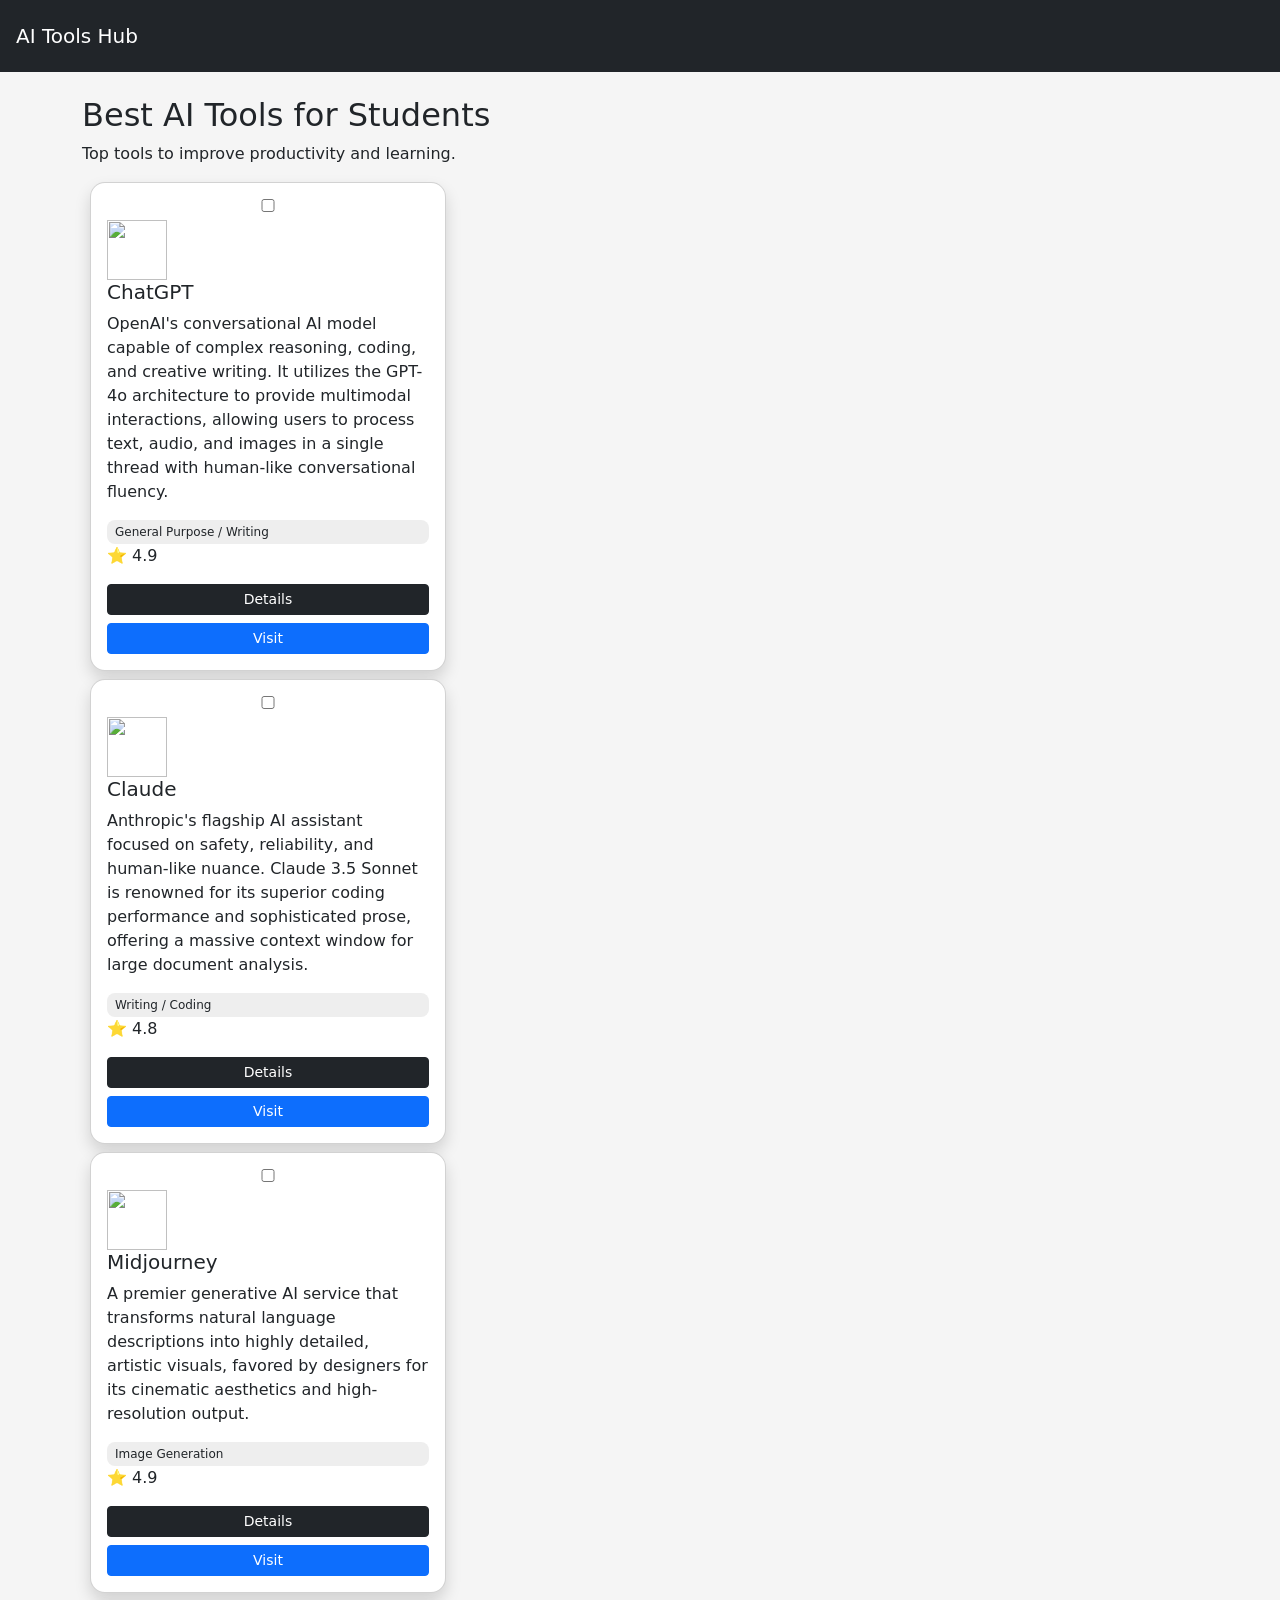
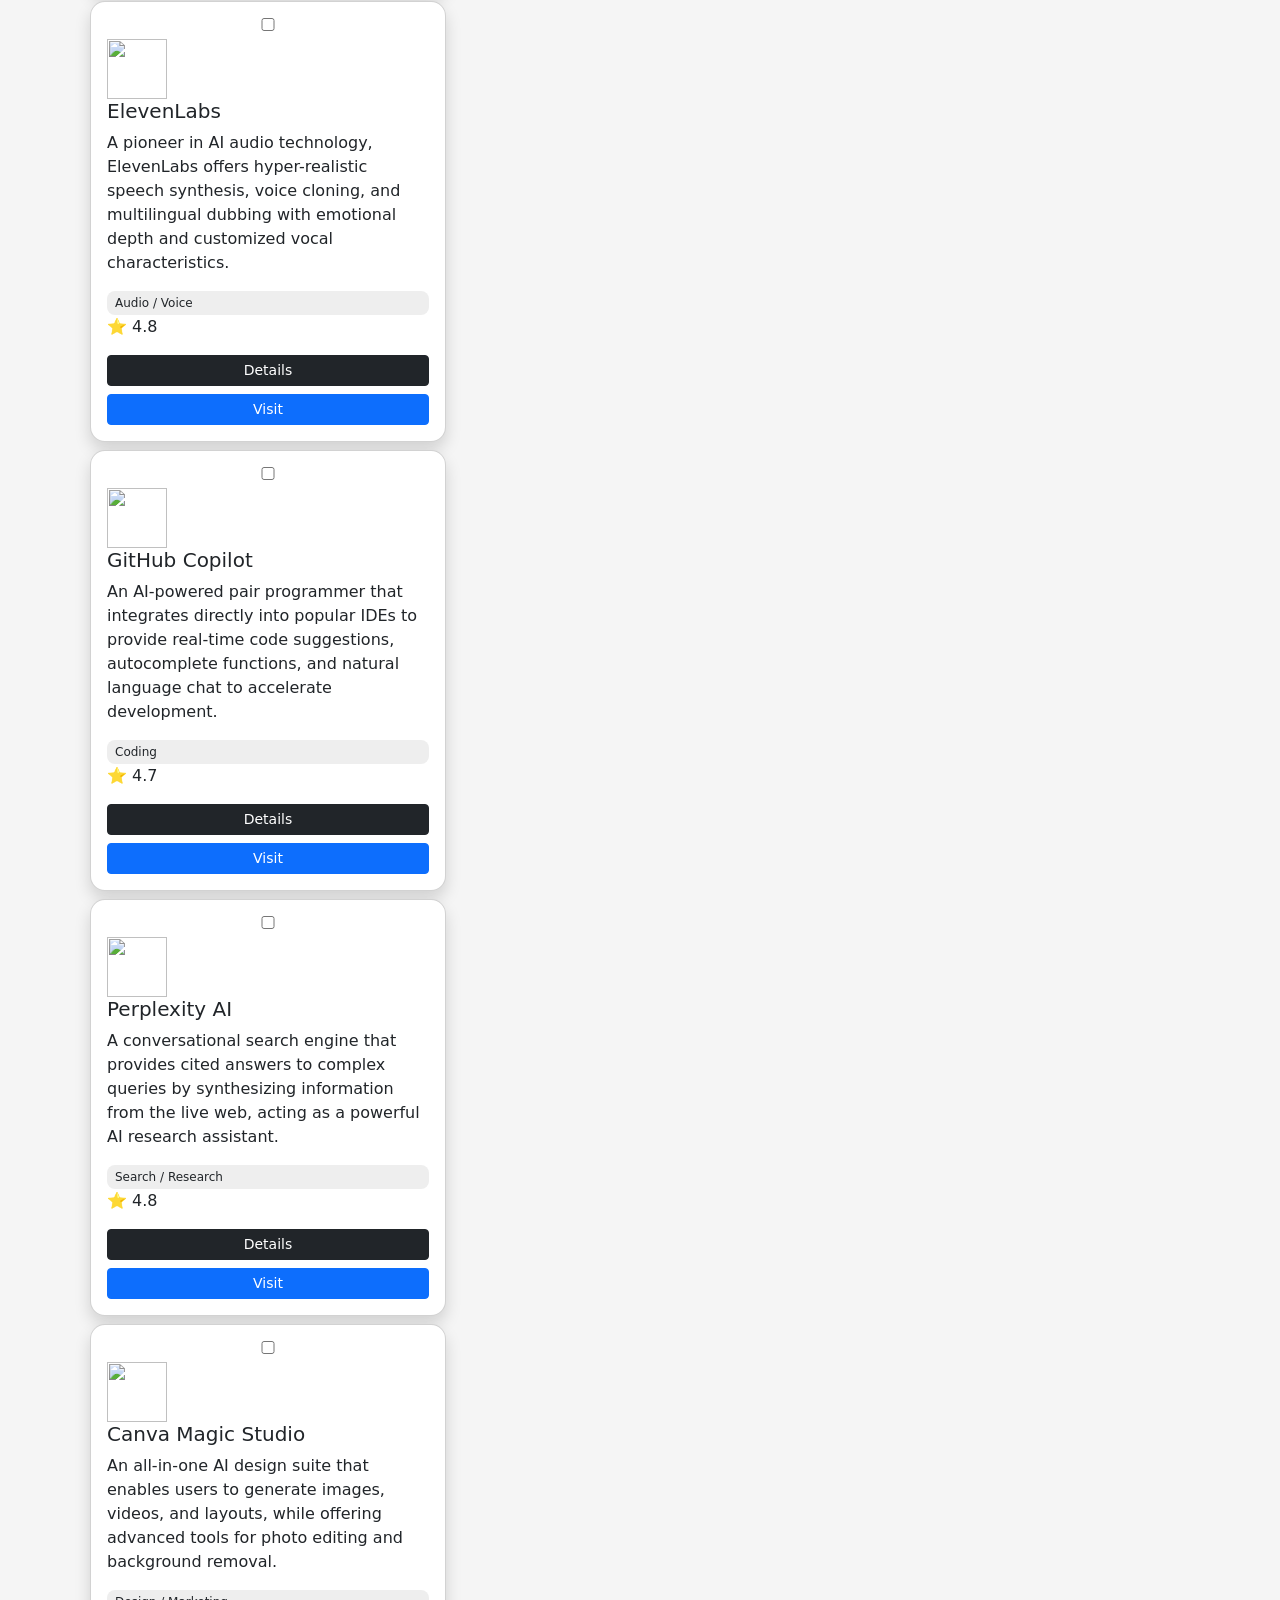
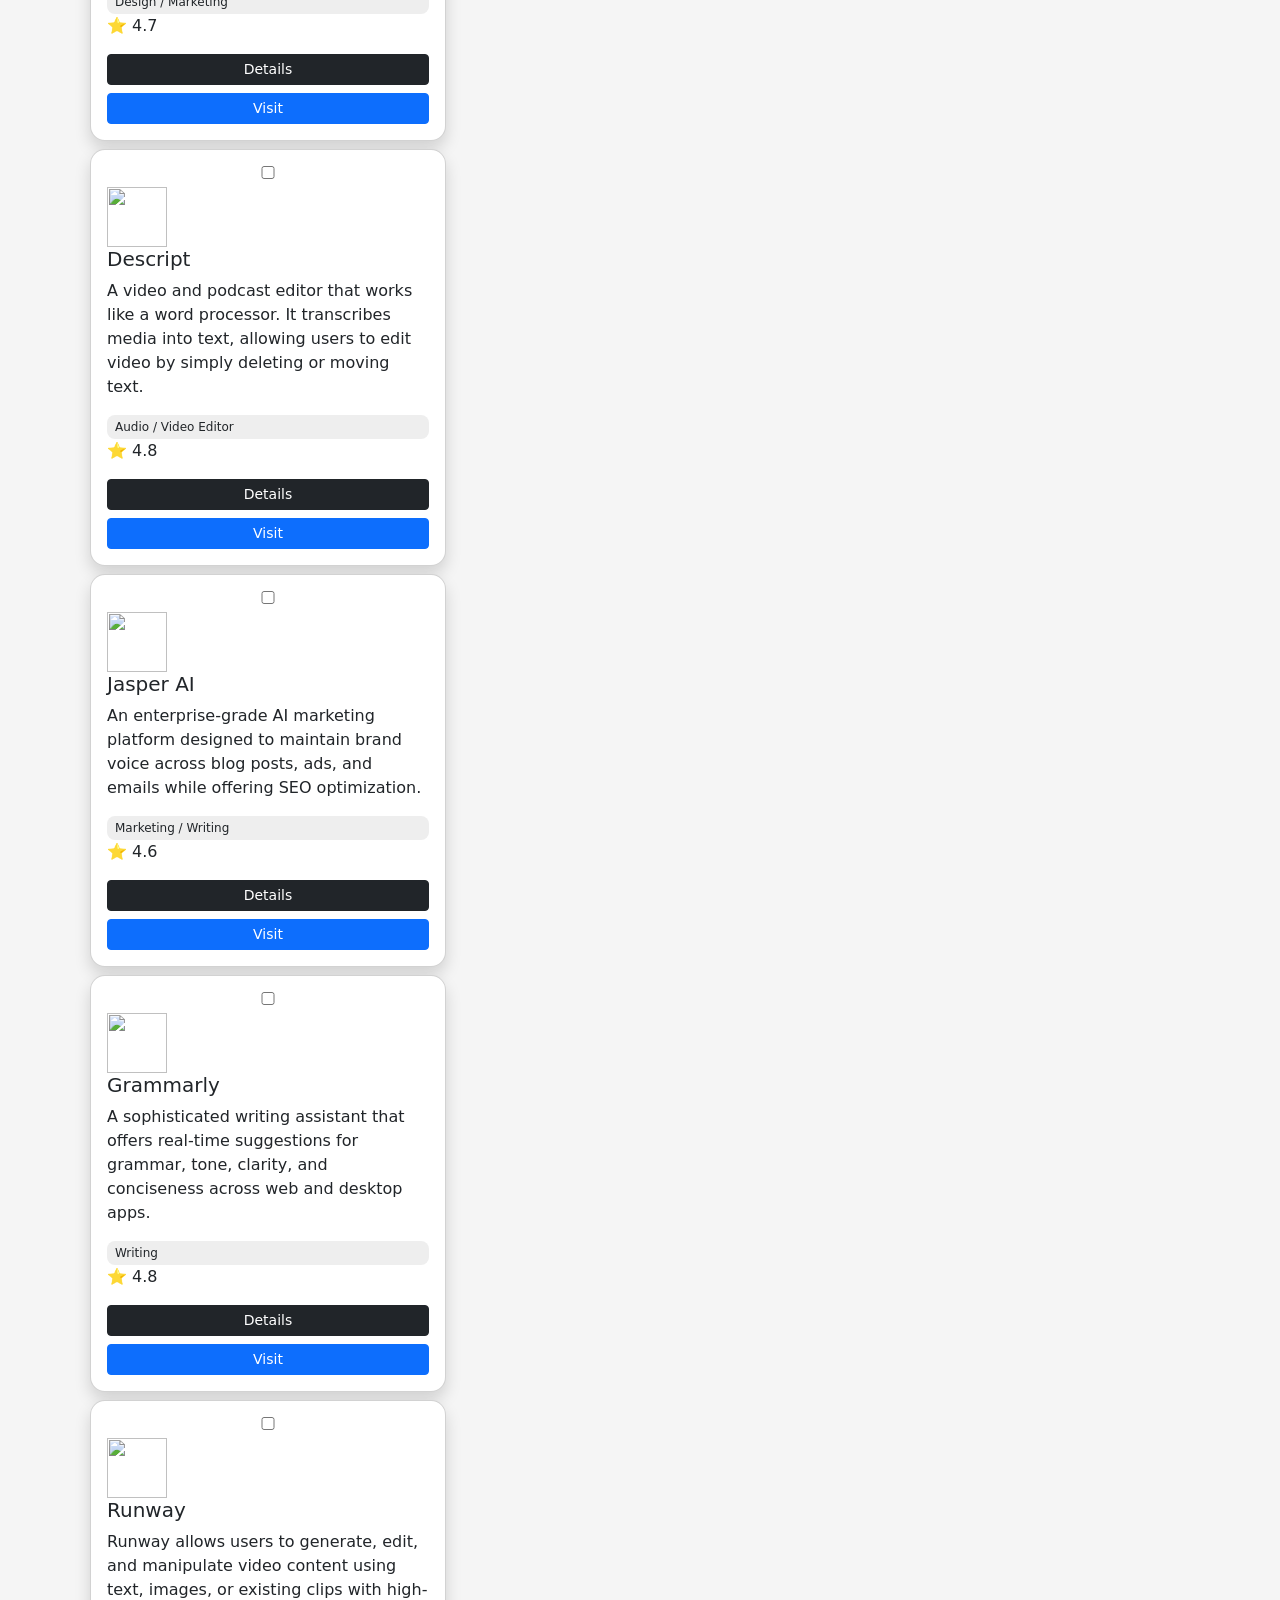
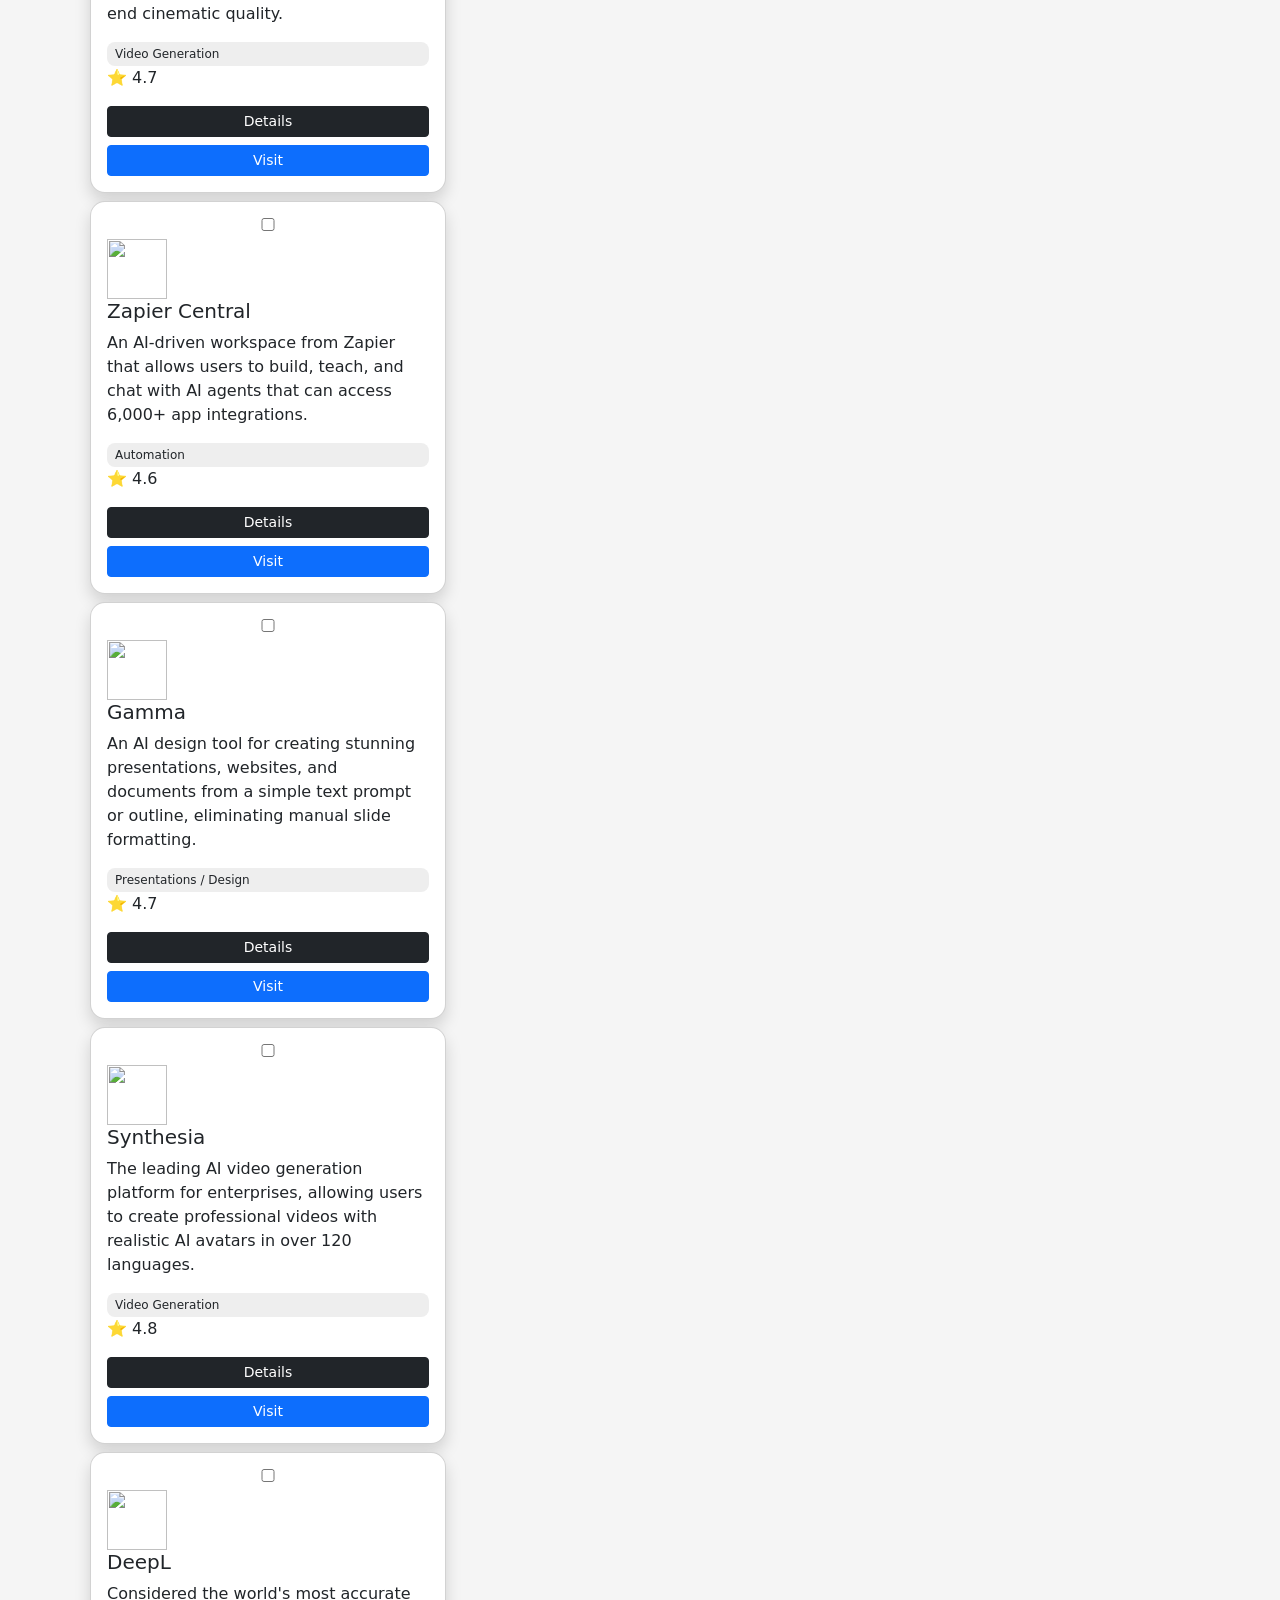
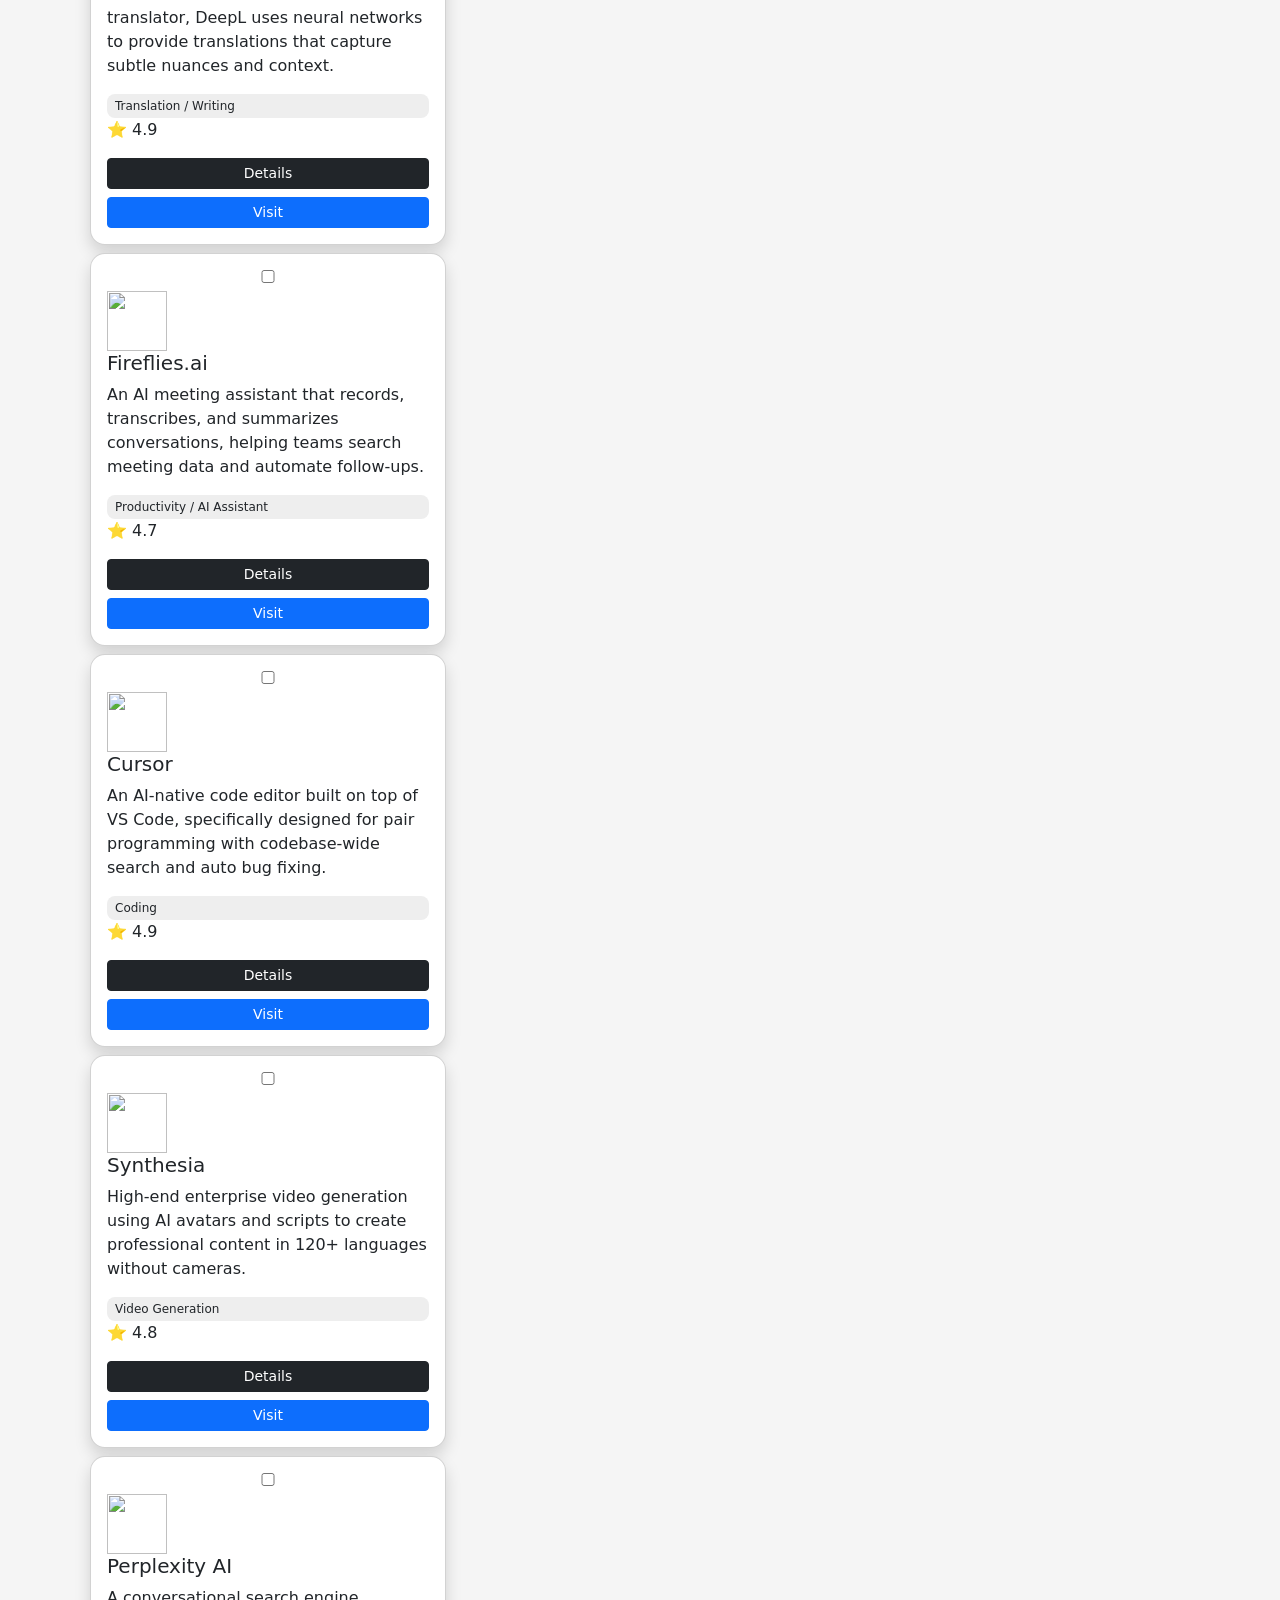
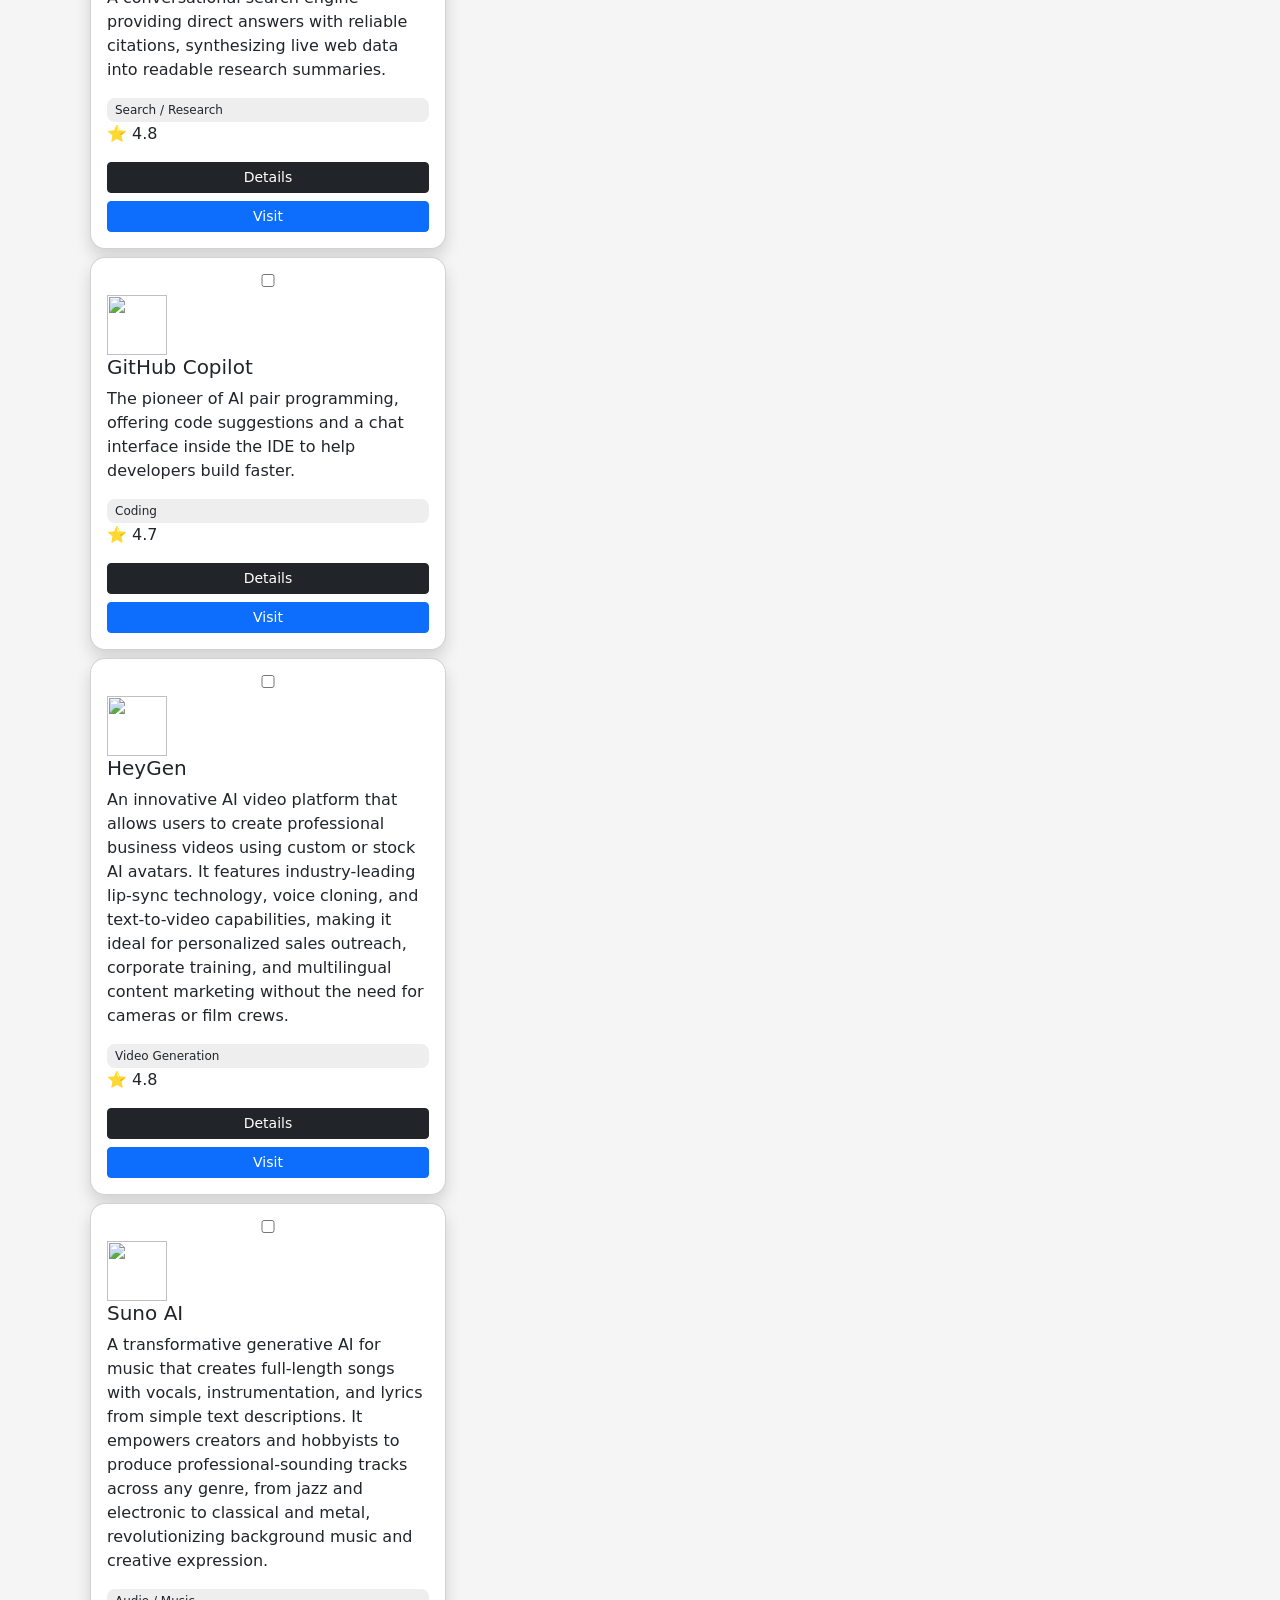
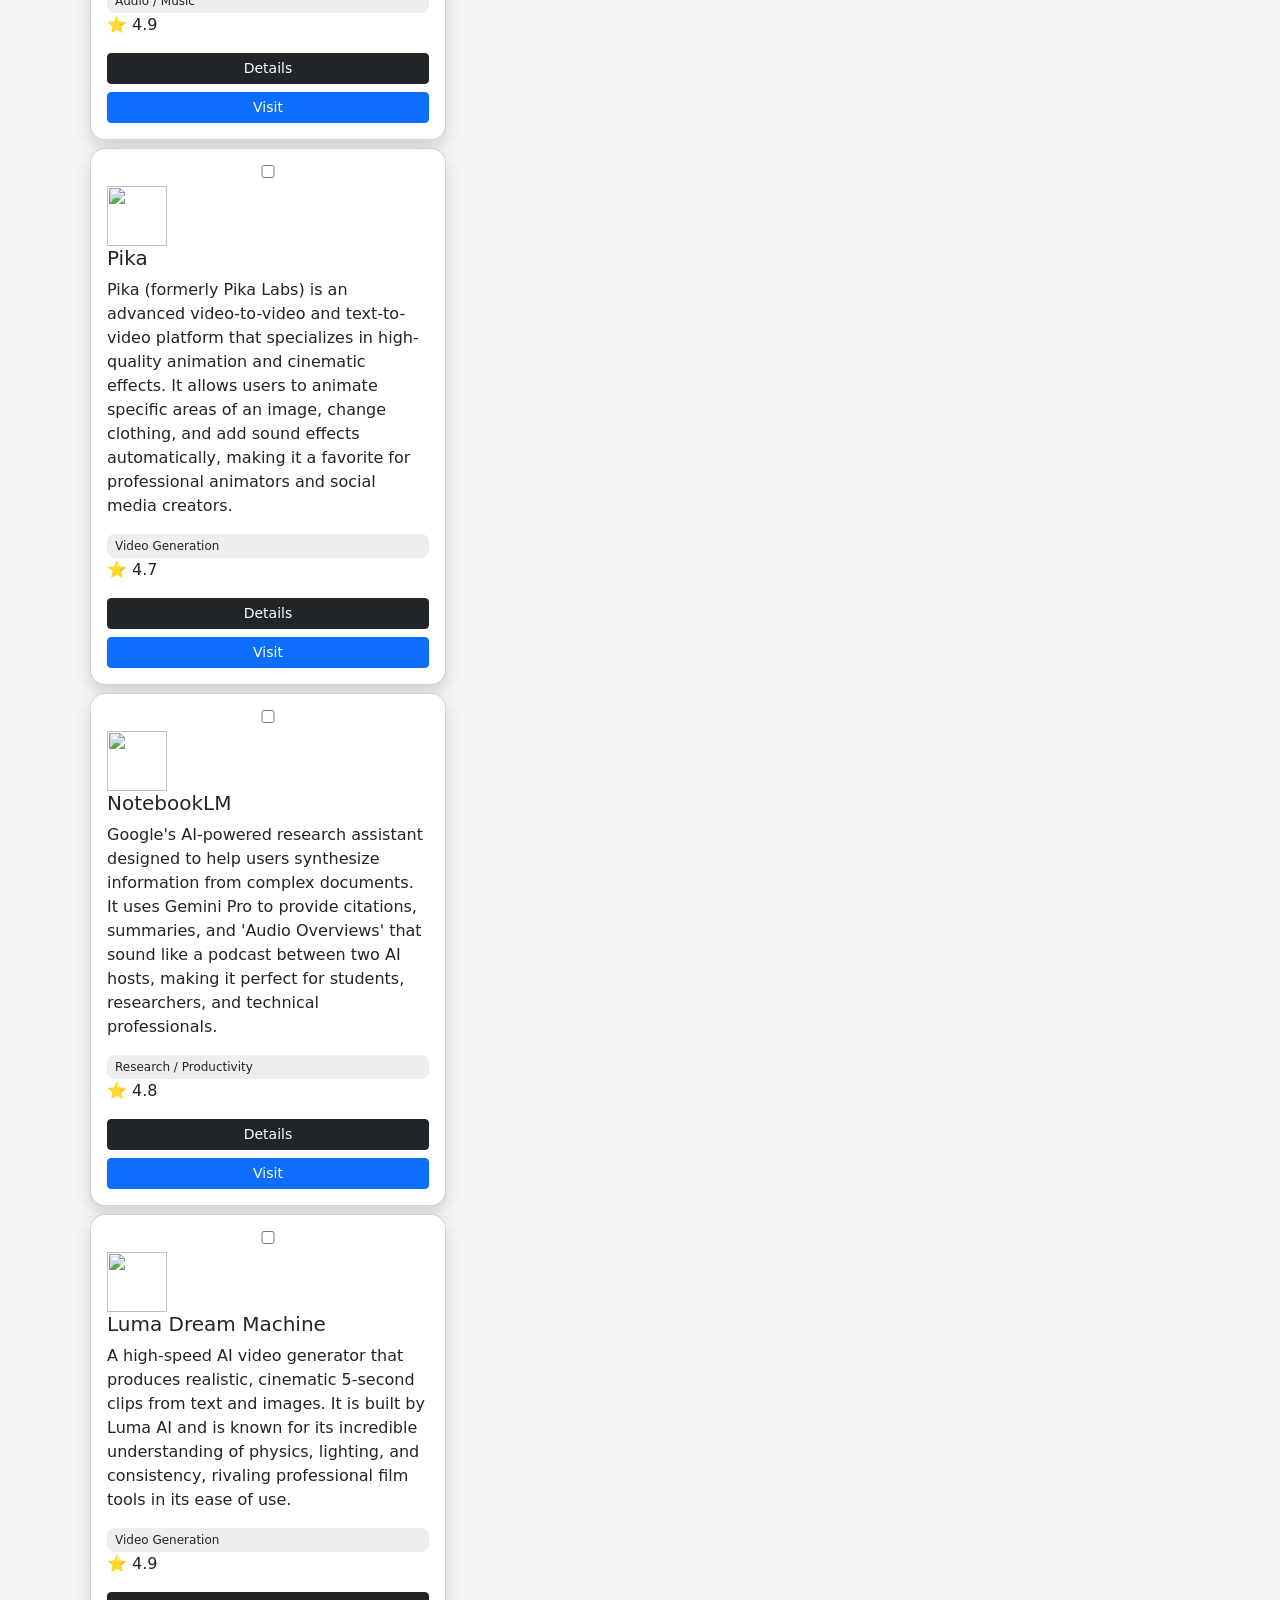
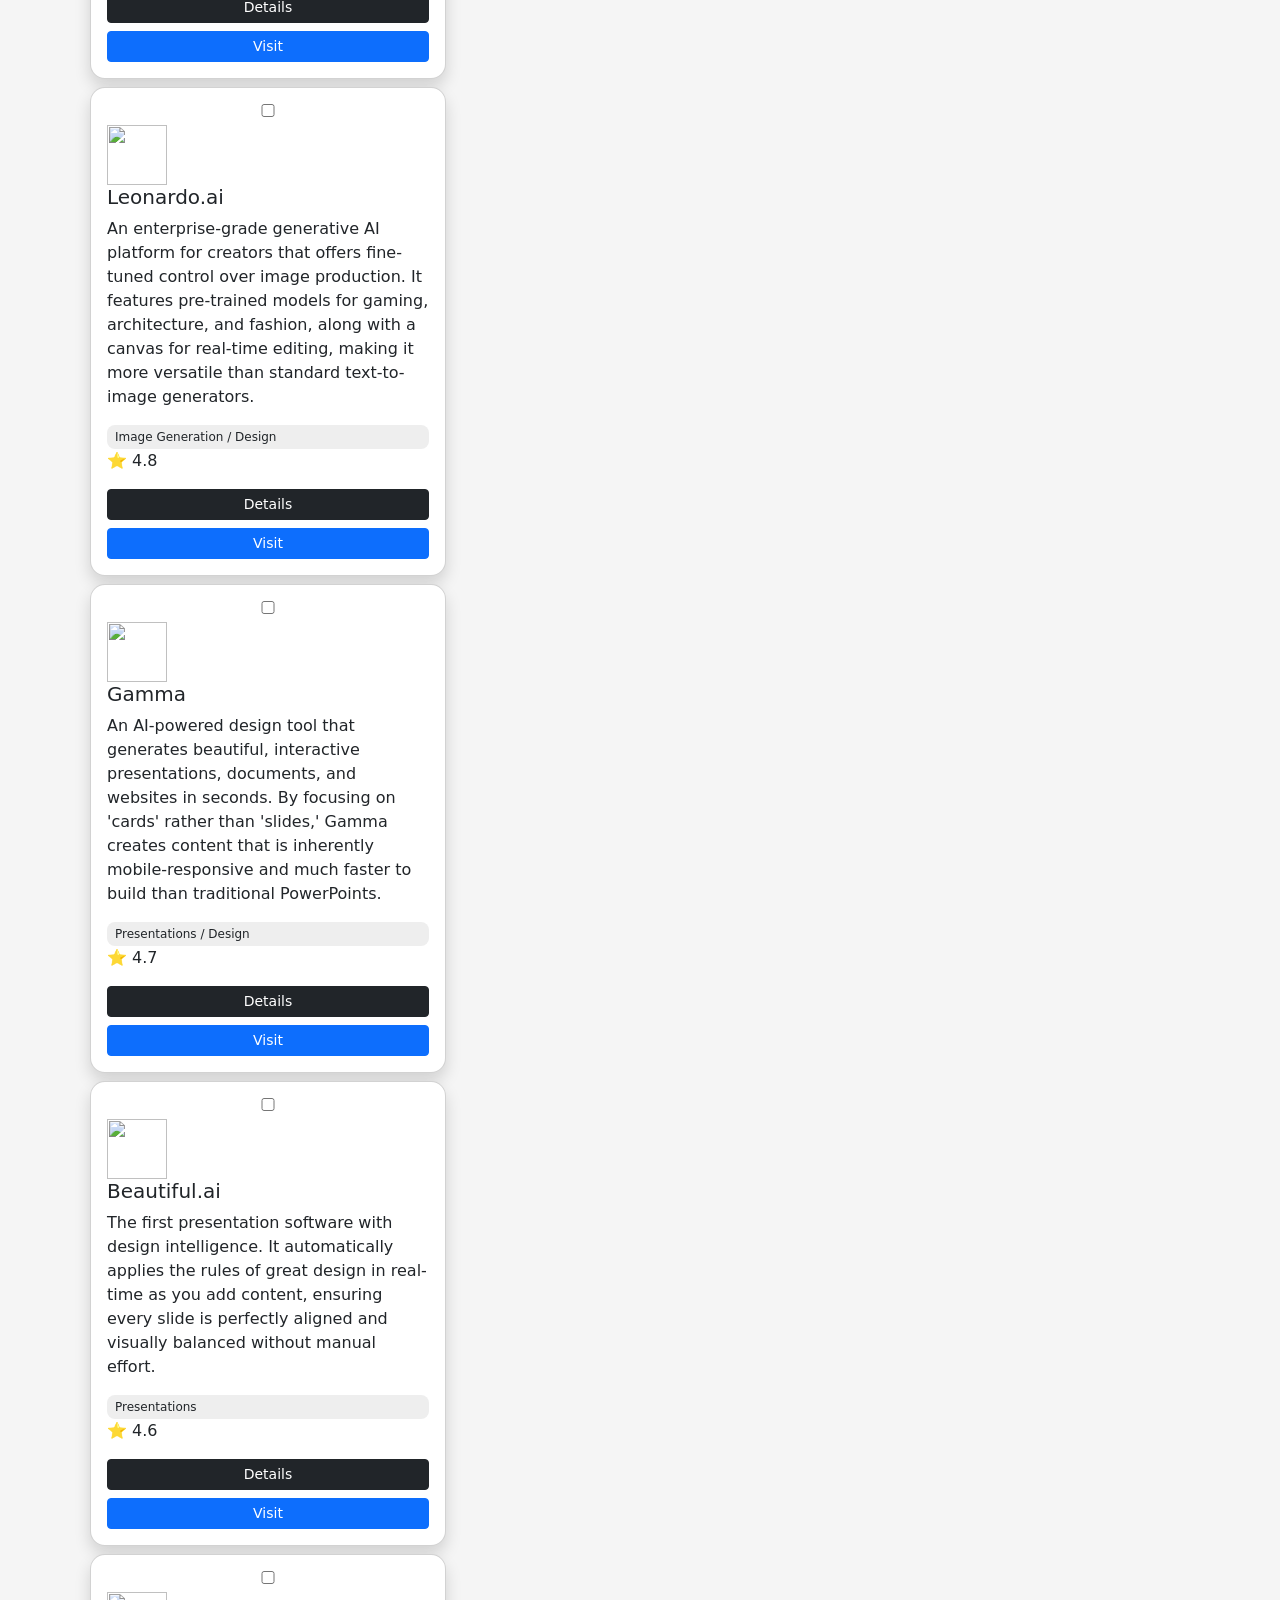
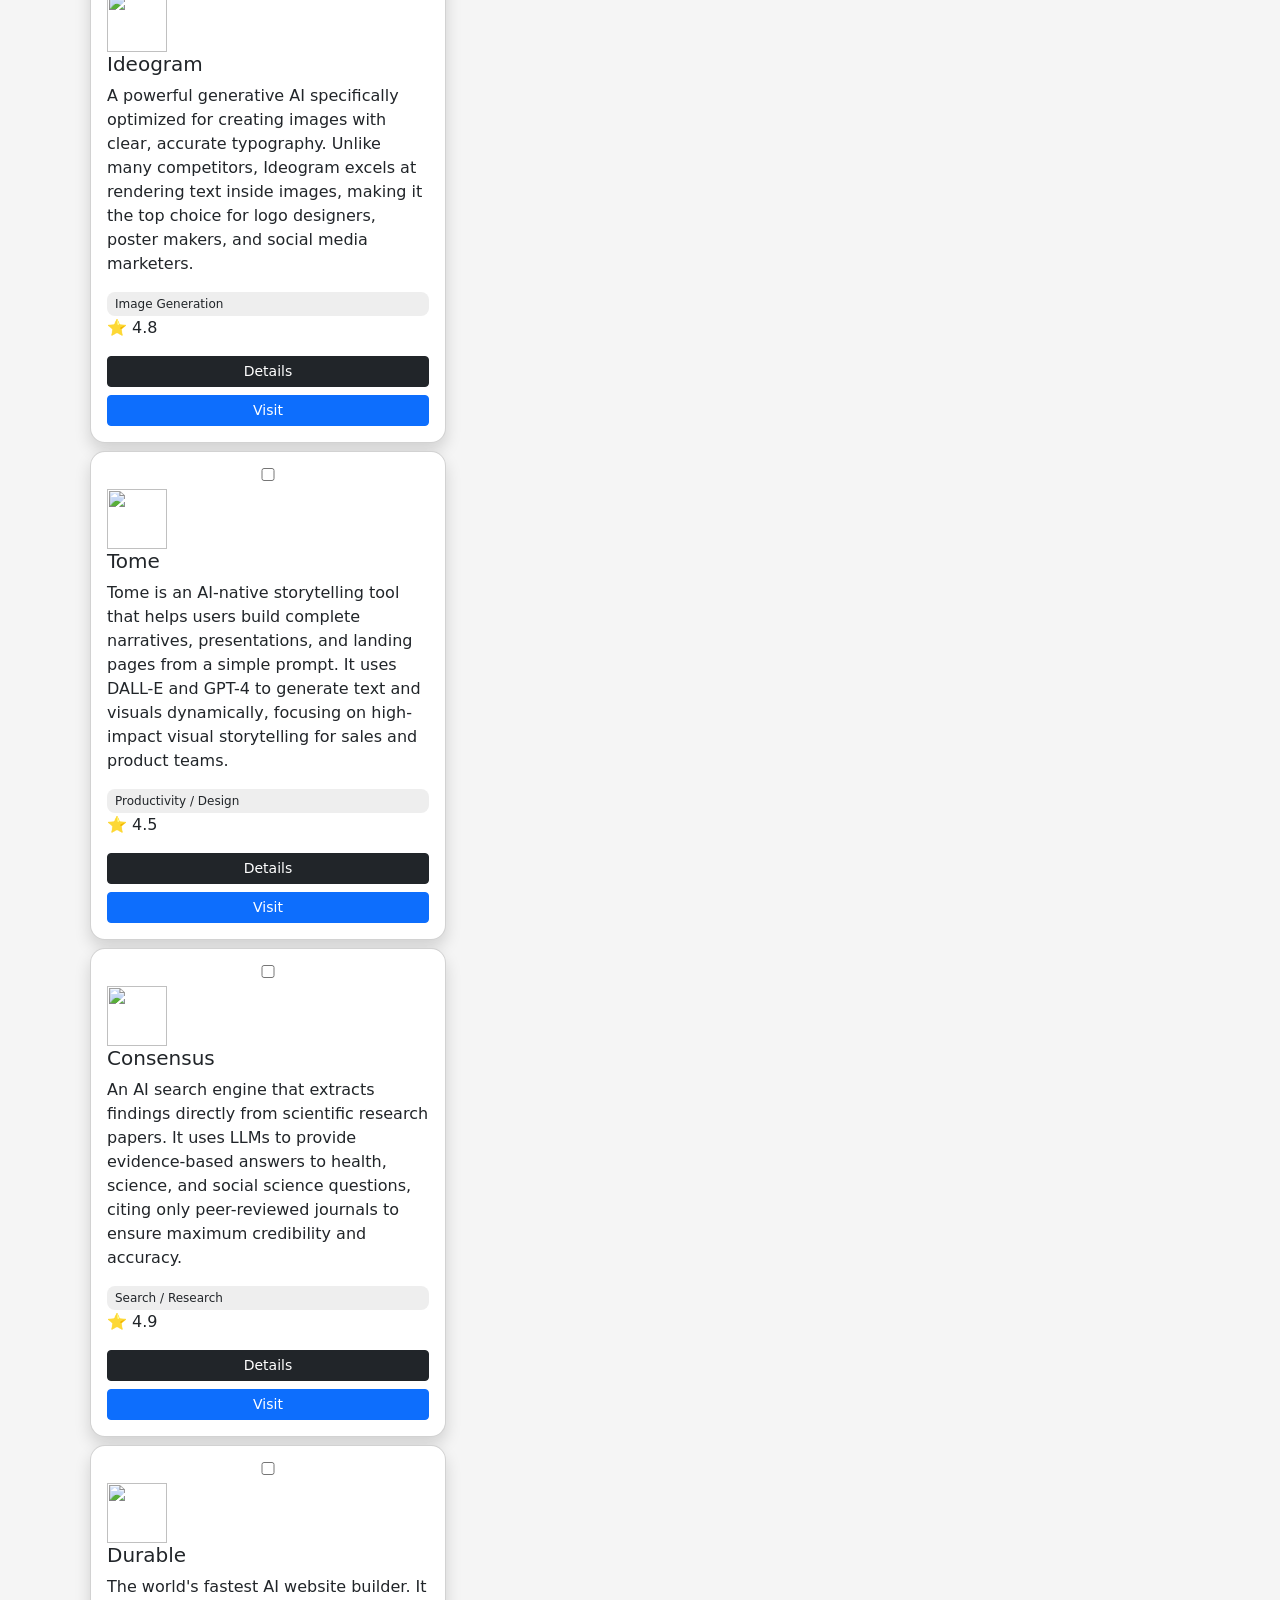
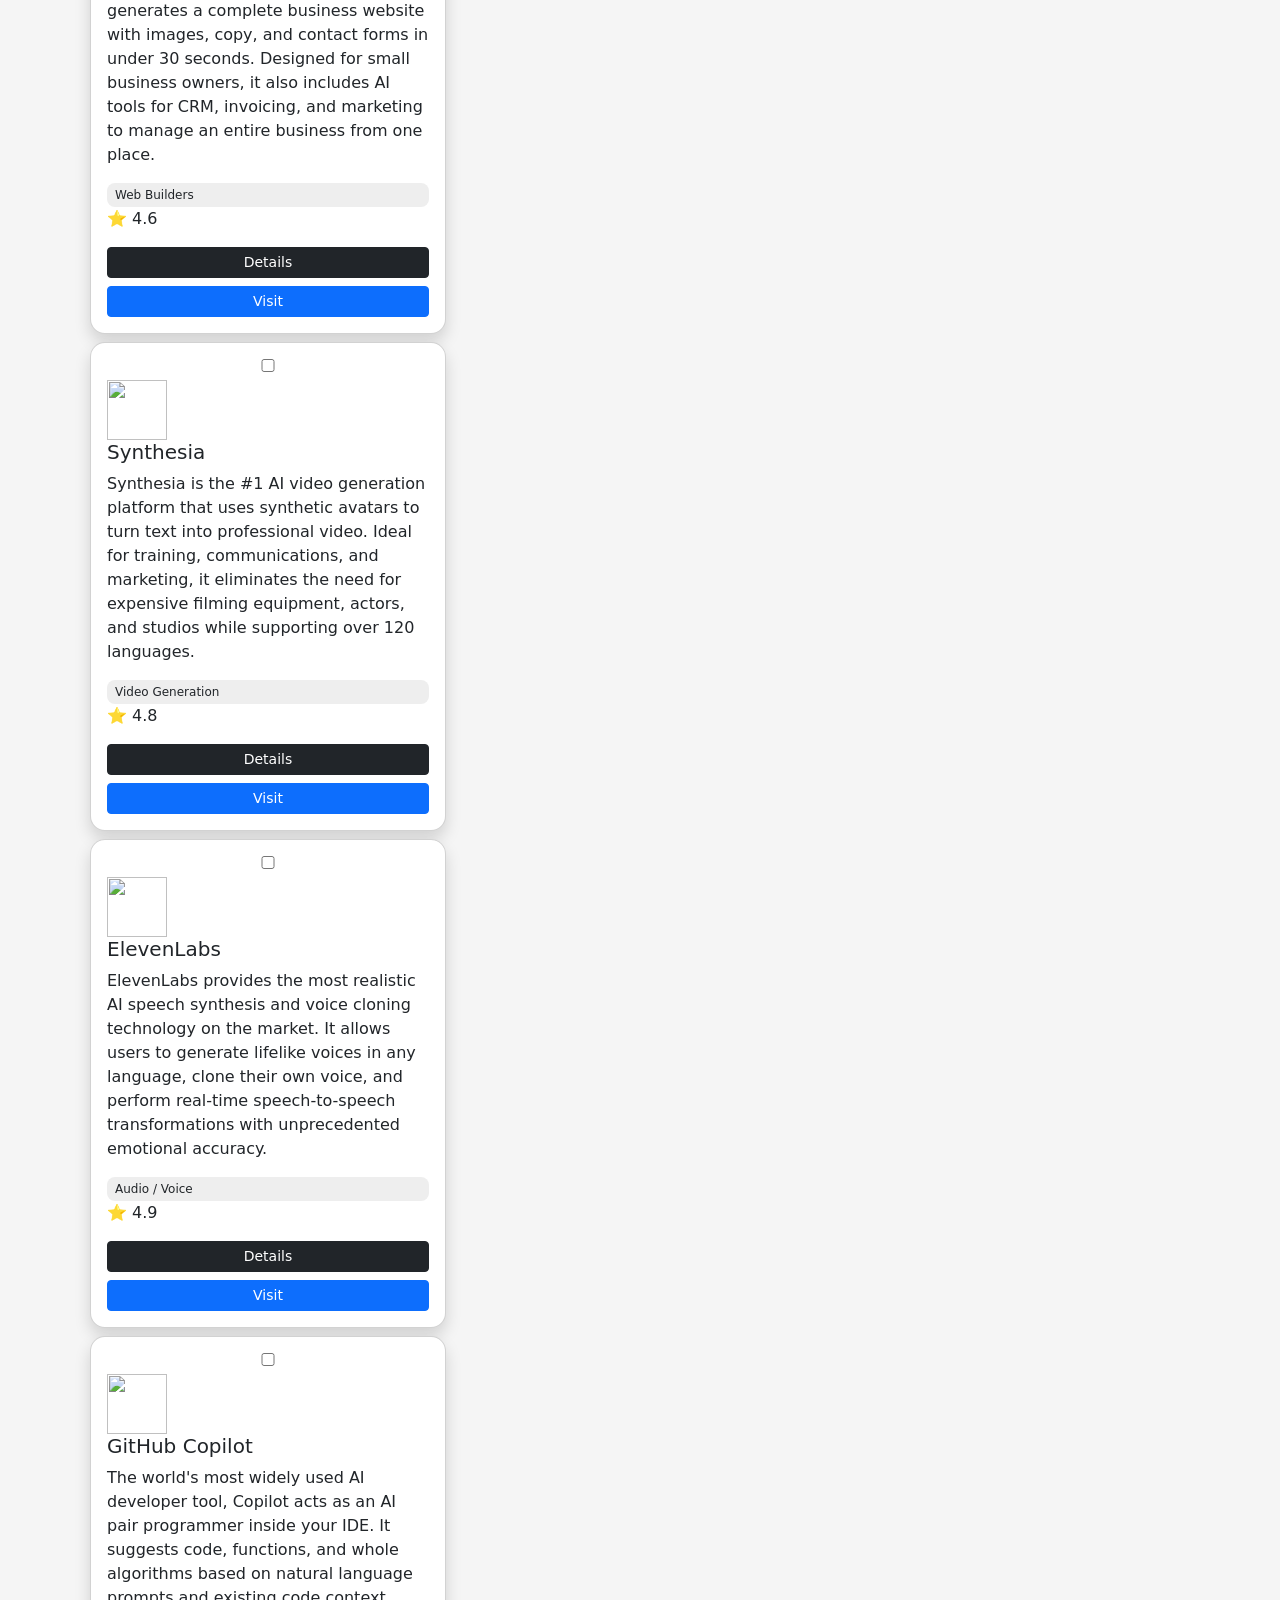
==== best-ai-tools-for-students.html @ ad80ff2c "Initial commit" ====
<!DOCTYPE html>
<html>
<head>
<meta charset="UTF-8">
<meta name="viewport" content="width=device-width, initial-scale=1.0">
<title>AI Tools Hub</title>
<link href="https://cdn.jsdelivr.net/npm/bootstrap@5.3.0/dist/css/bootstrap.min.css" rel="stylesheet">
<script async src="https://pagead2.googlesyndication.com/pagead/js/adsbygoogle.js?client=ca-pub-XXXX" crossorigin="anonymous"></script>
<style>
body{background:#f5f5f5}
.card{border-radius:15px}
img{height:150px;object-fit:cover}
.tag{background:#eee;padding:3px 8px;border-radius:8px;font-size:12px}
</style>
</head>
<body>
<nav class="navbar navbar-dark bg-dark p-3">
<a class="navbar-brand" href="index.html">AI Tools Hub</a>
</nav>
<div class="container mt-4">

<h2>Best AI Tools for Students</h2>
<p>Top tools to improve productivity and learning.</p>
<div id="tools"></div>

</div>
<script src="data.js"></script>
<script src="script.js"></script>
</body>
</html>
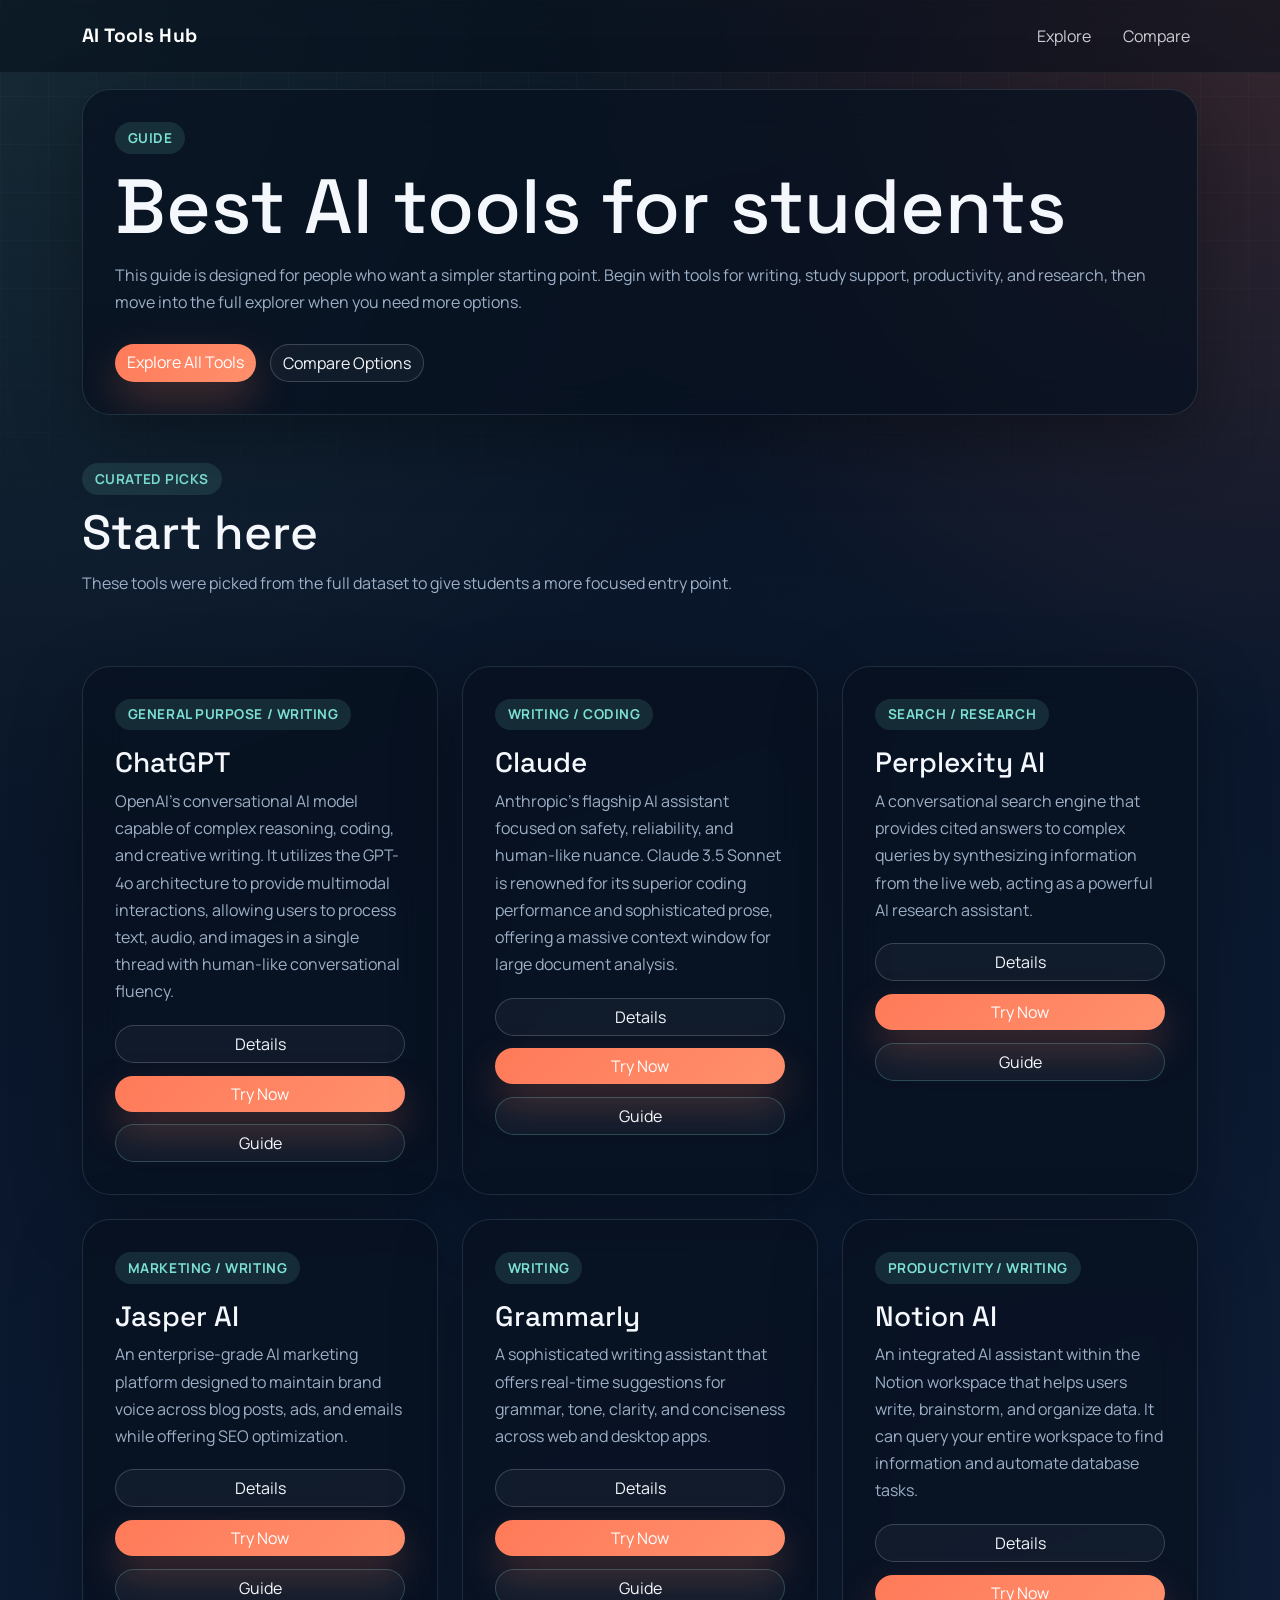
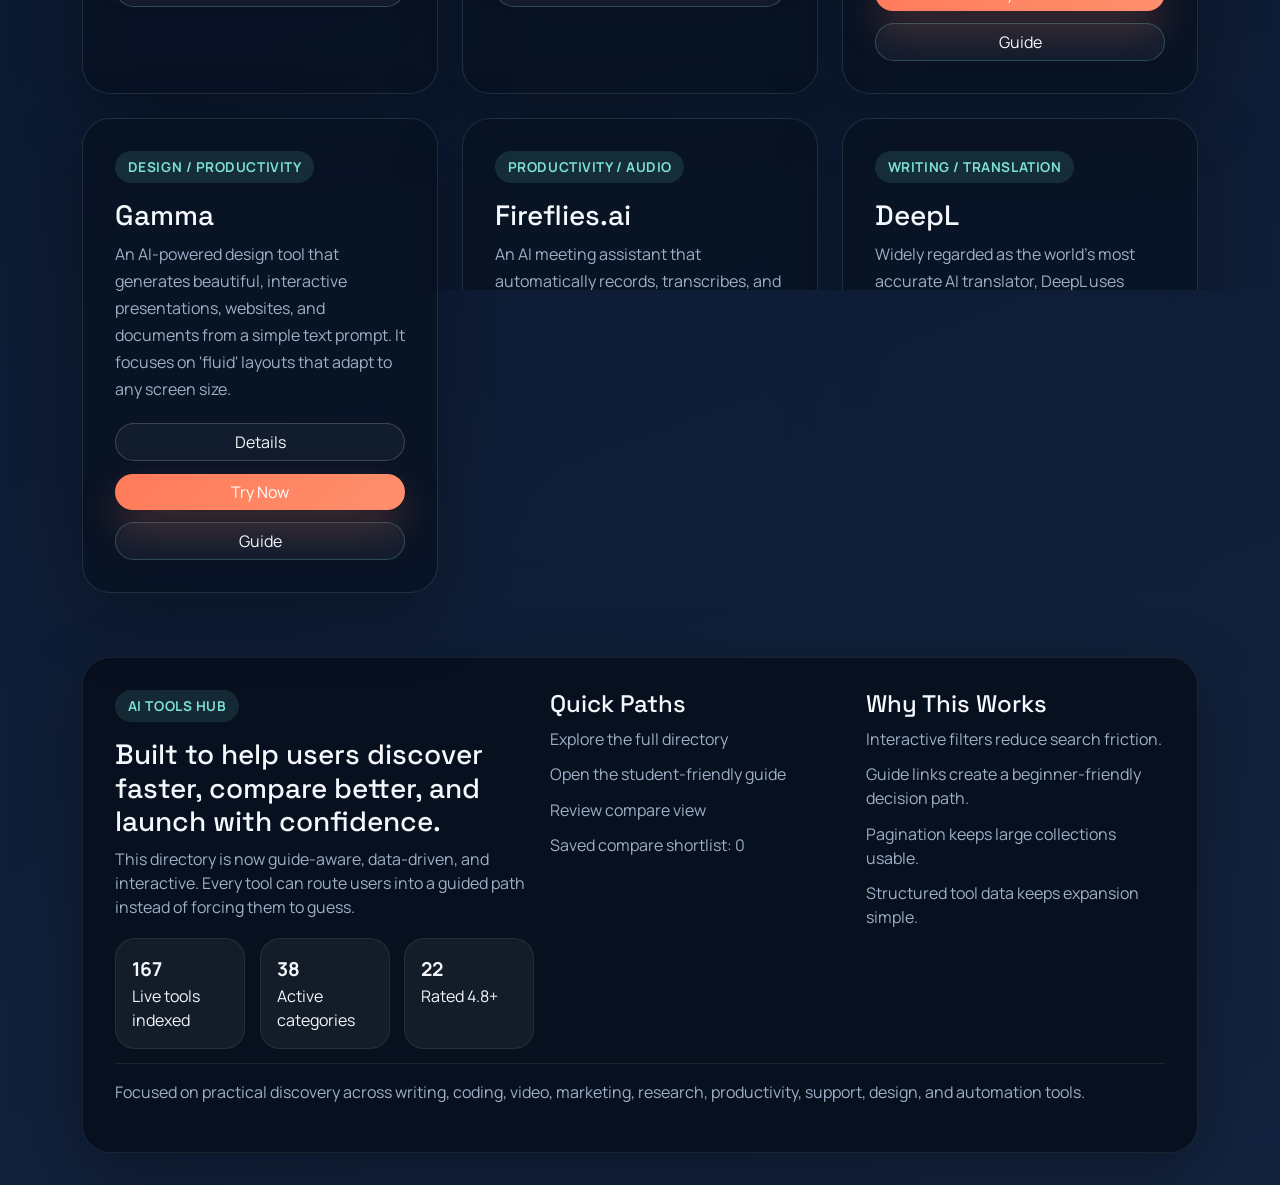
==== commit 266d1c14: "AI-127 : tools Ui changed using codex ai" ====
--- a/best-ai-tools-for-students.html
+++ b/best-ai-tools-for-students.html
@@ -1,29 +1,55 @@
 <!DOCTYPE html>
-<html>
+<html lang="en">
 <head>
-<meta charset="UTF-8">
-<meta name="viewport" content="width=device-width, initial-scale=1.0">
-<title>AI Tools Hub</title>
-<link href="https://cdn.jsdelivr.net/npm/bootstrap@5.3.0/dist/css/bootstrap.min.css" rel="stylesheet">
-<script async src="https://pagead2.googlesyndication.com/pagead/js/adsbygoogle.js?client=ca-pub-XXXX" crossorigin="anonymous"></script>
-<style>
-body{background:#f5f5f5}
-.card{border-radius:15px}
-img{height:150px;object-fit:cover}
-.tag{background:#eee;padding:3px 8px;border-radius:8px;font-size:12px}
-</style>
+    <meta charset="UTF-8">
+    <meta name="viewport" content="width=device-width, initial-scale=1.0">
+    <title>AI Tools Guide for Students | AI Tools Hub</title>
+    <meta name="description" content="A curated guide to AI tools for students, productivity, research, writing, and study workflows.">
+    <link rel="preconnect" href="https://fonts.googleapis.com">
+    <link rel="preconnect" href="https://fonts.gstatic.com" crossorigin>
+    <link href="https://fonts.googleapis.com/css2?family=Space+Grotesk:wght@400;500;700&family=Manrope:wght@400;500;700;800&display=swap" rel="stylesheet">
+    <link href="https://cdn.jsdelivr.net/npm/bootstrap@5.3.0/dist/css/bootstrap.min.css" rel="stylesheet">
+    <link rel="stylesheet" href="css/style.css">
 </head>
 <body>
-<nav class="navbar navbar-dark bg-dark p-3">
-<a class="navbar-brand" href="index.html">AI Tools Hub</a>
-</nav>
-<div class="container mt-4">
+<div class="page-shell">
+    <nav class="navbar navbar-expand-lg site-nav">
+        <div class="container">
+            <a class="navbar-brand brand-mark" href="index.html">AI Tools Hub</a>
+            <div class="navbar-nav ms-auto flex-row gap-3">
+                <a class="nav-link" href="index.html#toolExplorer">Explore</a>
+                <a class="nav-link" href="compare.html">Compare</a>
+            </div>
+        </div>
+    </nav>
 
-<h2>Best AI Tools for Students</h2>
-<p>Top tools to improve productivity and learning.</p>
-<div id="tools"></div>
+    <section class="page-hero guide-section">
+        <div class="container">
+            <div class="compare-card">
+                <span class="eyebrow">Guide</span>
+                <h1>Best AI tools for students</h1>
+                <p>This guide is designed for people who want a simpler starting point. Begin with tools for writing, study support, productivity, and research, then move into the full explorer when you need more options.</p>
+                <div class="hero-actions">
+                    <a href="index.html#toolExplorer" class="btn btn-accent rounded-pill">Explore All Tools</a>
+                    <a href="compare.html" class="btn btn-ghost rounded-pill">Compare Options</a>
+                </div>
+            </div>
 
+            <div class="section-heading mt-5">
+                <div>
+                    <span class="eyebrow">Curated picks</span>
+                    <h2>Start here</h2>
+                    <p>These tools were picked from the full dataset to give students a more focused entry point.</p>
+                </div>
+            </div>
+
+            <div id="studentGuideTools" class="row g-4 guide-grid"></div>
+        </div>
+    </section>
+
+    <div id="siteFooter"></div>
 </div>
+
 <script src="data.js"></script>
 <script src="script.js"></script>
 </body>
--- a/css/style.css
+++ b/css/style.css
@@ -0,0 +1,687 @@
+:root {
+    --bg: #08111f;
+    --bg-soft: rgba(8, 17, 31, 0.78);
+    --panel: rgba(8, 17, 31, 0.74);
+    --panel-strong: rgba(10, 24, 43, 0.92);
+    --stroke: rgba(173, 216, 230, 0.14);
+    --text: #f4f7fb;
+    --muted: #9db0c7;
+    --accent: #ff7a59;
+    --accent-strong: #ff9b7e;
+    --secondary: #7ce0d3;
+    --shadow: 0 22px 70px rgba(0, 0, 0, 0.32);
+}
+
+* {
+    box-sizing: border-box;
+}
+
+html {
+    scroll-behavior: smooth;
+}
+
+body {
+    margin: 0;
+    color: var(--text);
+    font-family: "Manrope", sans-serif;
+    background:
+        radial-gradient(circle at top left, rgba(124, 224, 211, 0.12), transparent 28%),
+        radial-gradient(circle at top right, rgba(255, 122, 89, 0.18), transparent 24%),
+        linear-gradient(160deg, #08111f 0%, #0b1930 45%, #13233f 100%);
+    min-height: 100vh;
+    cursor: default;
+}
+
+body::before {
+    content: "";
+    position: fixed;
+    inset: 0;
+    background-image:
+        linear-gradient(rgba(255, 255, 255, 0.03) 1px, transparent 1px),
+        linear-gradient(90deg, rgba(255, 255, 255, 0.03) 1px, transparent 1px);
+    background-size: 48px 48px;
+    mask-image: linear-gradient(to bottom, rgba(0, 0, 0, 0.7), transparent 92%);
+    pointer-events: none;
+    z-index: -2;
+}
+
+a {
+    color: inherit;
+    text-decoration: none;
+}
+
+#particles {
+    position: fixed;
+    inset: 0;
+    width: 100%;
+    height: 100%;
+    z-index: -3;
+    opacity: 0.65;
+}
+
+.page-shell {
+    position: relative;
+}
+
+.site-nav {
+    padding: 1rem 0;
+    background: rgba(5, 13, 24, 0.5);
+    backdrop-filter: blur(14px);
+    border-bottom: 1px solid rgba(255, 255, 255, 0.06);
+}
+
+.brand-mark,
+.hero-title,
+.section-heading h2,
+.feature-card h3,
+.tool-card-title,
+.guide-card h3,
+.page-hero h1,
+.detail-card h2,
+.compare-card h1 {
+    font-family: "Space Grotesk", sans-serif;
+}
+
+.brand-mark {
+    font-size: 1.2rem;
+    font-weight: 700;
+    letter-spacing: 0.02em;
+    color: #ffffff !important;
+}
+
+.nav-link {
+    color: rgba(244, 247, 251, 0.82);
+}
+
+.nav-link:hover,
+.text-link:hover {
+    color: #ffffff;
+}
+
+.nav-toggle {
+    border-color: rgba(255, 255, 255, 0.18);
+}
+
+.navbar-toggler-icon {
+    filter: invert(1);
+}
+
+.nav-cta {
+    padding-inline: 1.2rem;
+}
+
+.hero-section,
+.page-hero {
+    padding: 5rem 0 2.5rem;
+}
+
+.eyebrow,
+.panel-label,
+.guide-tag {
+    display: inline-flex;
+    align-items: center;
+    gap: 0.45rem;
+    padding: 0.35rem 0.8rem;
+    border-radius: 999px;
+    background: rgba(124, 224, 211, 0.12);
+    color: var(--secondary);
+    font-size: 0.85rem;
+    font-weight: 700;
+    letter-spacing: 0.04em;
+    text-transform: uppercase;
+}
+
+.hero-title,
+.page-hero h1,
+.compare-card h1 {
+    font-size: clamp(2.6rem, 6vw, 4.8rem);
+    line-height: 0.95;
+    margin: 1rem 0 1.2rem;
+}
+
+.hero-copy,
+.page-hero p,
+.section-heading p,
+.hero-panel p,
+.feature-card p,
+.guide-banner p,
+.tool-card-copy,
+.detail-card p,
+.guide-card p,
+.compare-card p {
+    color: var(--muted);
+    line-height: 1.7;
+}
+
+.hero-actions,
+.panel-actions {
+    display: flex;
+    flex-wrap: wrap;
+    gap: 0.9rem;
+    margin-top: 1.75rem;
+}
+
+.btn-accent {
+    background: linear-gradient(135deg, var(--accent), #ff906d);
+    border: none;
+    color: #ffffff;
+    box-shadow: 0 18px 40px rgba(255, 122, 89, 0.25);
+}
+
+.btn-accent:hover {
+    background: linear-gradient(135deg, #ff8a67, #ffac8b);
+    color: #ffffff;
+}
+
+.btn-ghost {
+    color: var(--text);
+    border: 1px solid rgba(255, 255, 255, 0.18);
+    background: rgba(255, 255, 255, 0.04);
+}
+
+.btn-ghost:hover {
+    background: #ffffff;
+    border-color: #ffffff;
+}
+
+.btn-ghost:hover,
+.btn-outline-light:hover {
+    color: #06111d;
+}
+
+.hero-stats {
+    display: grid;
+    grid-template-columns: repeat(3, minmax(0, 1fr));
+    gap: 1rem;
+    margin-top: 2rem;
+}
+
+.stat-card,
+.hero-panel,
+.feature-card,
+.control-panel,
+.guide-banner,
+.detail-card,
+.compare-card,
+.guide-card,
+.compare-table-wrap {
+    background: var(--panel);
+    border: 1px solid var(--stroke);
+    border-radius: 28px;
+    backdrop-filter: blur(18px);
+    box-shadow: var(--shadow);
+}
+
+.stat-card {
+    padding: 1.1rem 1rem;
+}
+
+.stat-card strong {
+    display: block;
+    font-size: 1.15rem;
+}
+
+.stat-card span {
+    display: block;
+    margin-top: 0.3rem;
+    color: var(--muted);
+    font-size: 0.92rem;
+}
+
+.hero-panel {
+    padding: 2rem;
+    position: relative;
+    overflow: hidden;
+}
+
+.hero-panel::after,
+.guide-banner::after {
+    content: "";
+    position: absolute;
+    width: 220px;
+    height: 220px;
+    right: -60px;
+    bottom: -90px;
+    background: radial-gradient(circle, rgba(255, 122, 89, 0.22), transparent 70%);
+    pointer-events: none;
+}
+
+.mini-list {
+    display: flex;
+    flex-wrap: wrap;
+    gap: 0.6rem;
+    margin-top: 1.2rem;
+}
+
+.mini-list span,
+.tool-tag {
+    padding: 0.45rem 0.8rem;
+    border-radius: 999px;
+    background: rgba(255, 255, 255, 0.06);
+    color: var(--text);
+    font-size: 0.9rem;
+}
+
+.feature-strip,
+.explorer-section,
+.guide-section,
+.compare-section,
+.detail-section {
+    padding: 1rem 0 4rem;
+}
+
+.feature-card {
+    height: 100%;
+    padding: 1.5rem;
+}
+
+.section-heading {
+    display: flex;
+    align-items: end;
+    justify-content: space-between;
+    gap: 1rem;
+    margin-bottom: 1.5rem;
+}
+
+.section-heading h2 {
+    margin: 0.6rem 0 0.5rem;
+    font-size: clamp(2rem, 4vw, 3rem);
+}
+
+.text-link {
+    color: var(--secondary);
+    font-weight: 700;
+}
+
+.control-panel {
+    padding: 1.5rem;
+    margin-bottom: 1.8rem;
+}
+
+.control-label,
+.results-summary {
+    color: var(--muted);
+}
+
+.site-input {
+    background: rgba(255, 255, 255, 0.06);
+    border: 1px solid rgba(255, 255, 255, 0.1);
+    color: var(--text);
+    border-radius: 18px;
+}
+
+.site-input:focus {
+    background: rgba(255, 255, 255, 0.08);
+    border-color: rgba(124, 224, 211, 0.35);
+    color: var(--text);
+    box-shadow: 0 0 0 0.25rem rgba(124, 224, 211, 0.12);
+}
+
+.site-input::placeholder {
+    color: #9aaec5;
+}
+
+select.site-input option {
+    color: #06111d;
+}
+
+.toolbar {
+    display: flex;
+    align-items: center;
+    justify-content: space-between;
+    gap: 1rem;
+    margin-top: 1.2rem;
+}
+
+.results-summary {
+    margin: 0;
+}
+
+.tool-card {
+    height: 100%;
+    padding: 1.4rem;
+    background: linear-gradient(180deg, rgba(11, 26, 46, 0.92), rgba(8, 17, 31, 0.95));
+    border: 1px solid rgba(255, 255, 255, 0.08);
+    border-radius: 24px;
+    box-shadow: 0 16px 45px rgba(0, 0, 0, 0.28);
+    transition: transform 0.18s ease, border-color 0.25s ease, box-shadow 0.25s ease;
+    transform-style: preserve-3d;
+    will-change: transform;
+}
+
+.tool-card:hover {
+    transform: translateY(-6px);
+    border-color: rgba(255, 122, 89, 0.4);
+    box-shadow: 0 24px 60px rgba(0, 0, 0, 0.38);
+}
+
+.tool-card-top {
+    display: flex;
+    justify-content: space-between;
+    gap: 1rem;
+    align-items: start;
+    margin-bottom: 1rem;
+}
+
+.compare-toggle {
+    display: inline-flex;
+    align-items: center;
+    gap: 0.45rem;
+    color: var(--muted);
+    font-size: 0.85rem;
+}
+
+.compare-toggle input {
+    accent-color: var(--accent);
+}
+
+.tool-logo {
+    width: 68px;
+    height: 68px;
+    border-radius: 18px;
+    object-fit: contain;
+    background: rgba(255, 255, 255, 0.08);
+    padding: 0.55rem;
+}
+
+.tool-card-title {
+    font-size: 1.35rem;
+    margin: 1rem 0 0.6rem;
+}
+
+.tool-meta {
+    display: flex;
+    flex-wrap: wrap;
+    gap: 0.55rem;
+    margin: 1rem 0 1.2rem;
+}
+
+.rating-pill {
+    display: inline-flex;
+    align-items: center;
+    gap: 0.35rem;
+    padding: 0.45rem 0.8rem;
+    border-radius: 999px;
+    background: rgba(255, 122, 89, 0.13);
+    color: #ffd3c6;
+    font-size: 0.9rem;
+}
+
+.tool-actions {
+    display: flex;
+    flex-wrap: wrap;
+    gap: 0.8rem;
+    margin-top: auto;
+}
+
+.tool-actions .btn {
+    flex: 1 1 140px;
+}
+
+.pagination-wrap {
+    display: flex;
+    justify-content: center;
+    gap: 0.7rem;
+    flex-wrap: wrap;
+    margin-top: 1.6rem;
+}
+
+.pagination-btn {
+    min-width: 44px;
+    padding: 0.7rem 1rem;
+    border-radius: 999px;
+    border: 1px solid rgba(255, 255, 255, 0.12);
+    background: rgba(255, 255, 255, 0.04);
+    color: var(--text);
+    transition: background 0.2s ease, color 0.2s ease, border-color 0.2s ease;
+}
+
+.pagination-btn:hover:not(:disabled) {
+    background: rgba(255, 255, 255, 0.12);
+    border-color: rgba(255, 255, 255, 0.24);
+}
+
+.pagination-btn.is-active {
+    background: linear-gradient(135deg, var(--accent), #ff906d);
+    border-color: transparent;
+    color: #ffffff;
+}
+
+.pagination-btn:disabled {
+    opacity: 0.45;
+    cursor: not-allowed;
+}
+
+.tool-link-guide {
+    border-color: rgba(124, 224, 211, 0.24);
+}
+
+.guide-banner,
+.compare-card,
+.guide-card {
+    padding: 2rem;
+    position: relative;
+    overflow: hidden;
+}
+
+.guide-banner {
+    display: flex;
+    align-items: center;
+    justify-content: space-between;
+    gap: 1rem;
+    margin-top: 1rem;
+}
+
+.page-hero {
+    position: relative;
+}
+
+.page-hero .container,
+.compare-section .container,
+.detail-section .container,
+.guide-section .container {
+    position: relative;
+    z-index: 1;
+}
+
+.detail-card {
+    padding: 2rem;
+}
+
+.detail-top {
+    display: flex;
+    gap: 1.5rem;
+    align-items: center;
+    margin-bottom: 1.5rem;
+}
+
+.detail-logo {
+    width: 96px;
+    height: 96px;
+    border-radius: 24px;
+    object-fit: contain;
+    padding: 0.75rem;
+    background: rgba(255, 255, 255, 0.08);
+}
+
+.detail-grid {
+    display: grid;
+    grid-template-columns: repeat(3, minmax(0, 1fr));
+    gap: 1rem;
+    margin-top: 1.5rem;
+}
+
+.detail-block {
+    padding: 1.2rem;
+    border-radius: 22px;
+    background: rgba(255, 255, 255, 0.04);
+    border: 1px solid rgba(255, 255, 255, 0.06);
+}
+
+.detail-block h3 {
+    margin-bottom: 0.9rem;
+    font-size: 1.1rem;
+}
+
+.detail-block ul,
+.detail-block ol {
+    margin-bottom: 0;
+    color: var(--muted);
+}
+
+.compare-table-wrap {
+    padding: 1rem;
+    overflow-x: auto;
+}
+
+.table {
+    color: var(--text);
+    margin: 0;
+}
+
+.table > :not(caption) > * > * {
+    background: transparent;
+    color: inherit;
+    border-color: rgba(255, 255, 255, 0.08);
+}
+
+.table th {
+    color: #ffffff;
+}
+
+.guide-grid {
+    margin-top: 1.8rem;
+}
+
+.guide-card {
+    height: 100%;
+}
+
+.guide-card,
+.compare-card,
+.detail-card {
+    transition: transform 0.2s ease, box-shadow 0.25s ease;
+}
+
+.guide-card:hover,
+.compare-card:hover,
+.detail-card:hover {
+    transform: translateY(-4px);
+}
+
+.guide-card .tool-actions {
+    margin-top: 1.2rem;
+}
+
+.site-footer {
+    padding: 0 0 2rem;
+}
+
+.site-footer-card {
+    padding: 2rem;
+    background: rgba(7, 15, 28, 0.9);
+    border: 1px solid rgba(255, 255, 255, 0.08);
+    border-radius: 28px;
+    box-shadow: var(--shadow);
+}
+
+.footer-grid {
+    display: grid;
+    grid-template-columns: 1.4fr 1fr 1fr;
+    gap: 1rem;
+}
+
+.footer-grid h3,
+.footer-grid h4 {
+    font-family: "Space Grotesk", sans-serif;
+}
+
+.footer-grid p,
+.footer-grid li {
+    color: var(--muted);
+}
+
+.footer-meta {
+    display: grid;
+    grid-template-columns: repeat(3, minmax(0, 1fr));
+    gap: 0.9rem;
+    margin-top: 1.2rem;
+}
+
+.footer-stat {
+    padding: 1rem;
+    border-radius: 20px;
+    background: rgba(255, 255, 255, 0.05);
+    border: 1px solid rgba(255, 255, 255, 0.08);
+}
+
+.footer-stat strong {
+    display: block;
+    font-size: 1.2rem;
+}
+
+.footer-links,
+.footer-highlights {
+    list-style: none;
+    padding: 0;
+    margin: 0;
+}
+
+.footer-links li,
+.footer-highlights li {
+    margin-bottom: 0.7rem;
+}
+
+.footer-note {
+    margin-top: 0.9rem;
+    padding-top: 1rem;
+    border-top: 1px solid rgba(255, 255, 255, 0.08);
+    color: var(--muted);
+}
+
+.empty-state {
+    padding: 3rem 1rem;
+    text-align: center;
+    color: var(--muted);
+}
+
+@media (max-width: 991px) {
+    .hero-stats,
+    .detail-grid,
+    .footer-grid,
+    .footer-meta {
+        grid-template-columns: 1fr;
+    }
+
+    .section-heading,
+    .guide-banner,
+    .toolbar,
+    .detail-top {
+        flex-direction: column;
+        align-items: flex-start;
+    }
+}
+
+@media (max-width: 767px) {
+    .hero-section,
+    .page-hero {
+        padding-top: 3.5rem;
+    }
+
+    .hero-panel,
+    .control-panel,
+    .guide-banner,
+    .detail-card,
+    .compare-card,
+    .guide-card {
+        padding: 1.4rem;
+    }
+
+    .tool-card {
+        padding: 1.2rem;
+    }
+
+    .tool-actions .btn {
+        width: 100%;
+    }
+}
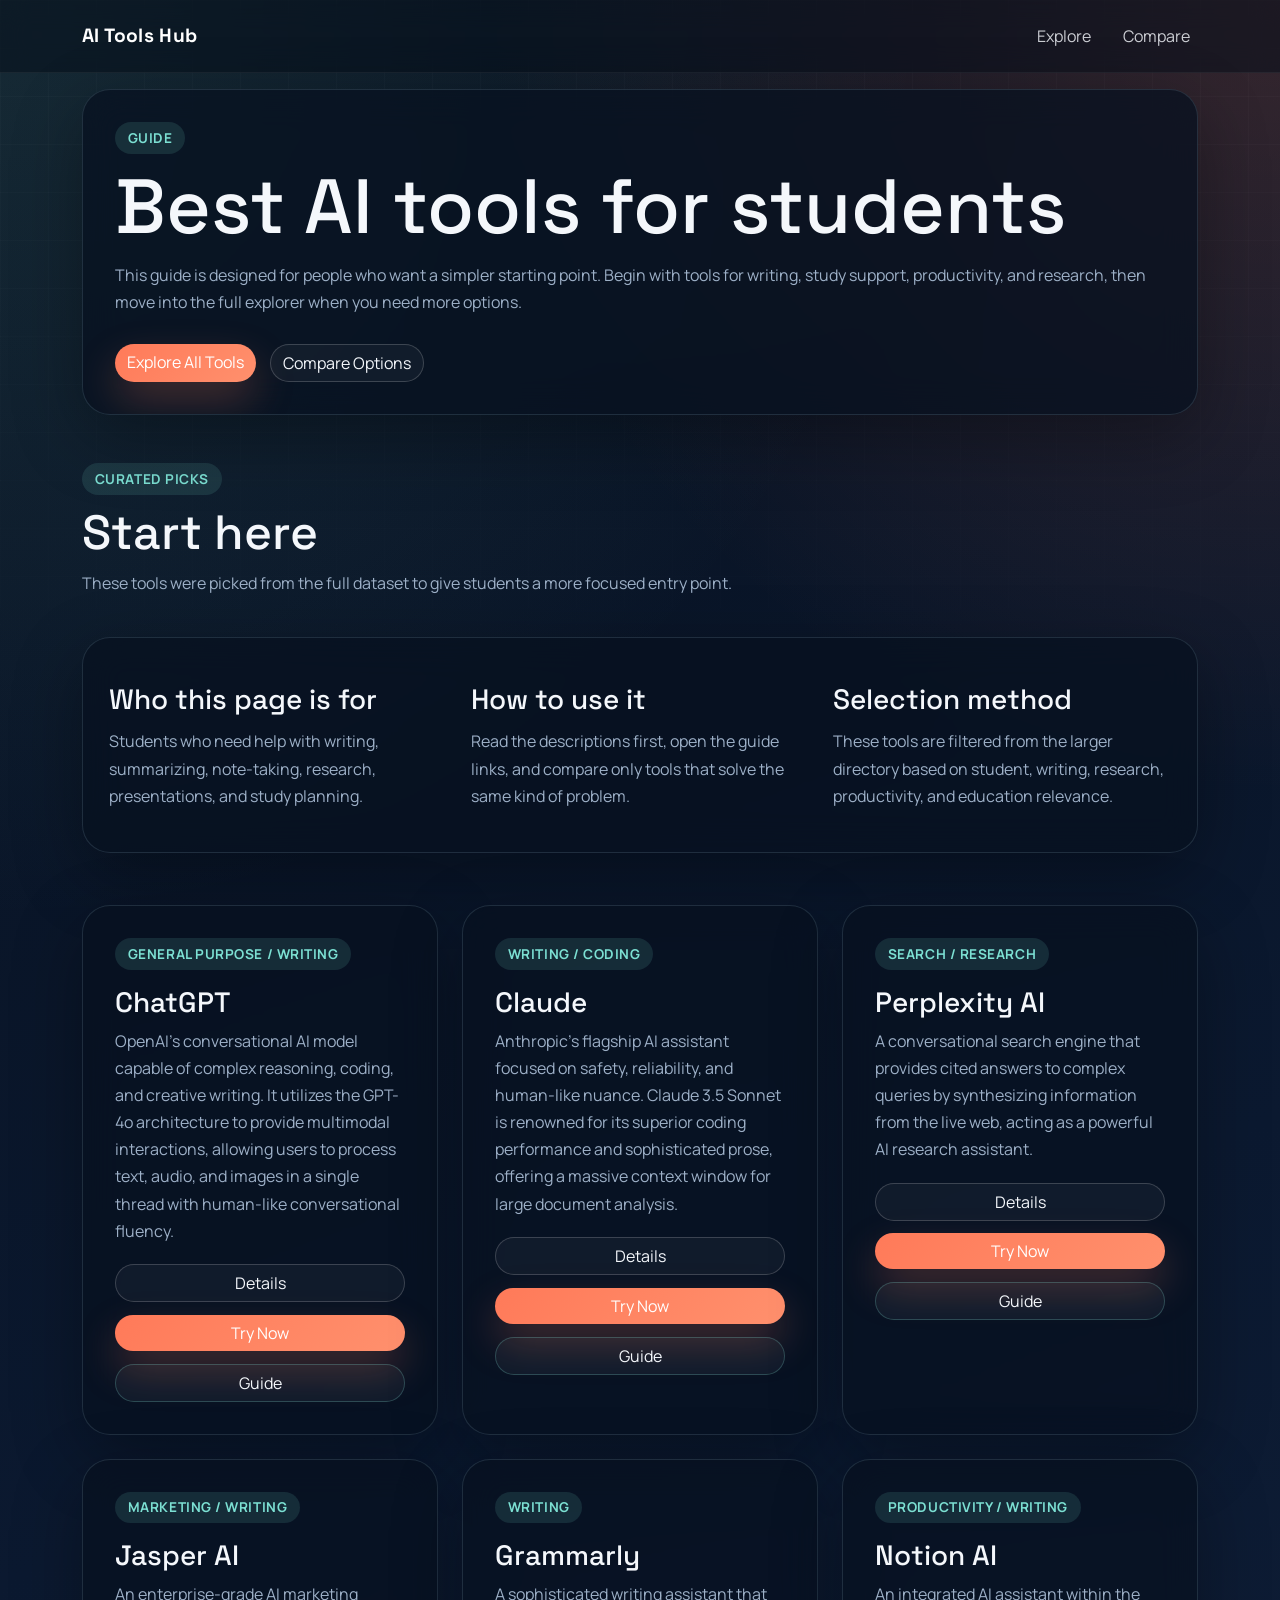
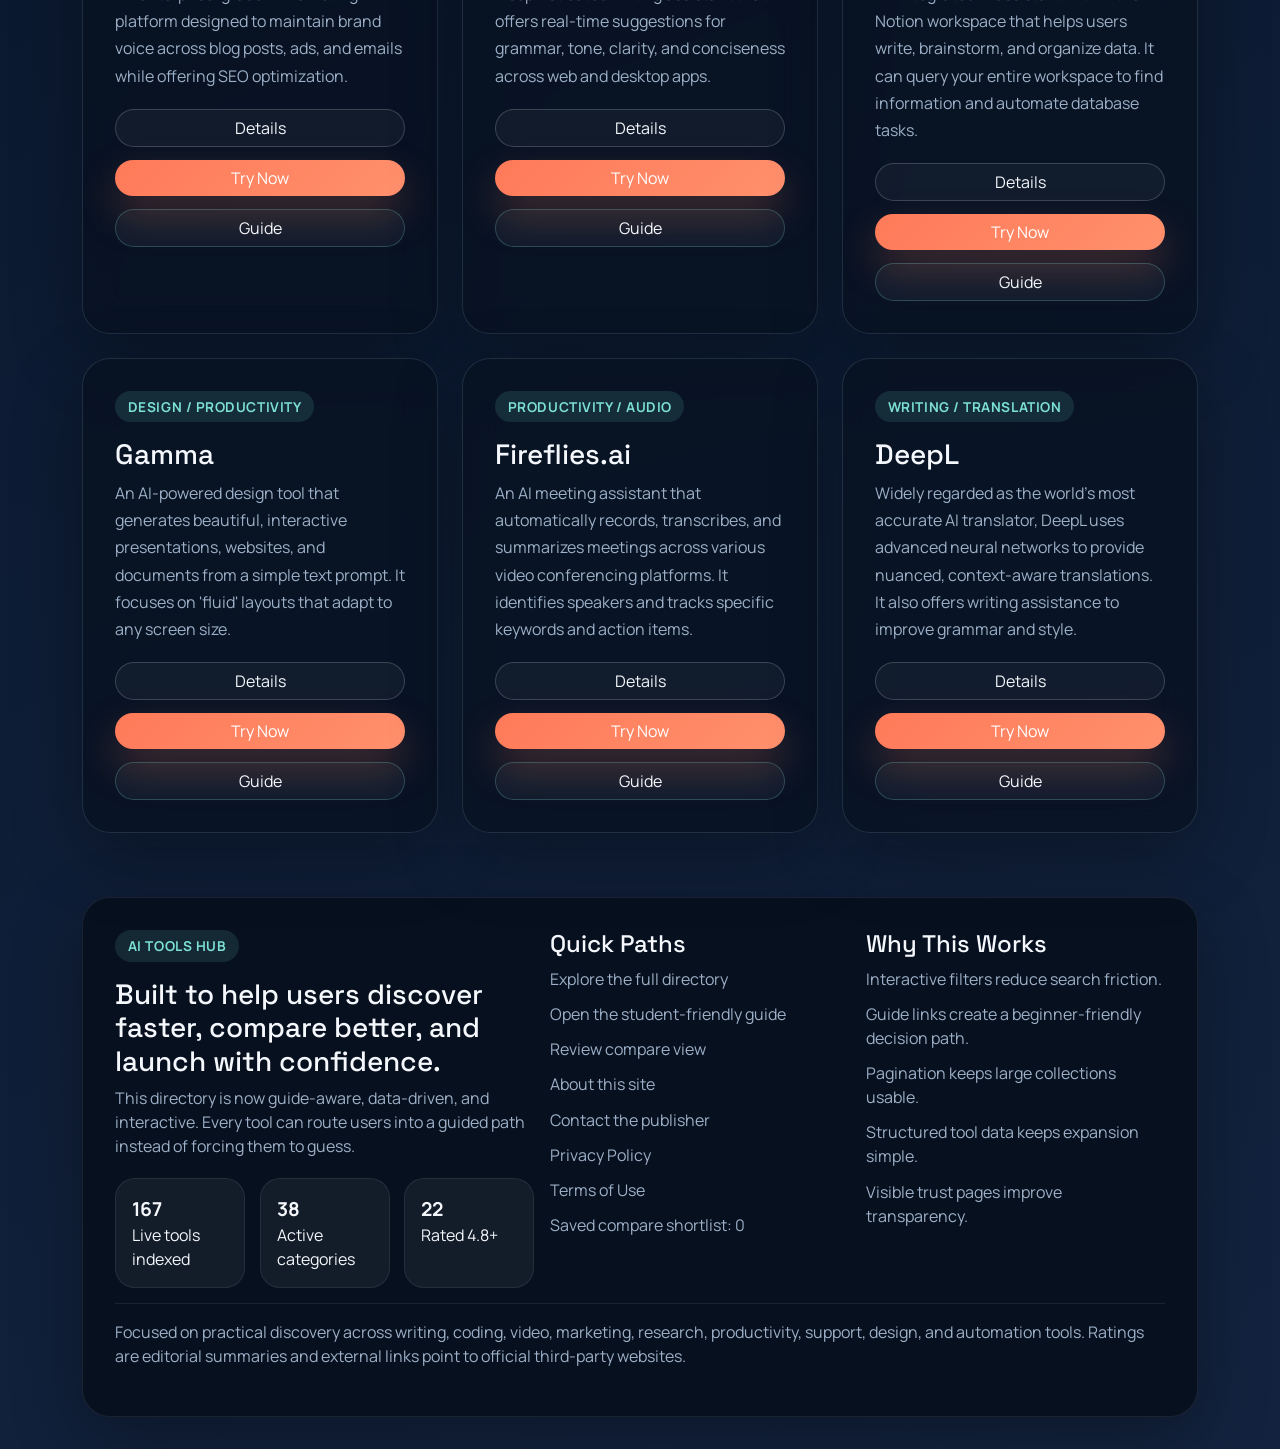
==== commit fed2e130: "AI-128: added privacy and policy for google adsense" ====
--- a/best-ai-tools-for-students.html
+++ b/best-ai-tools-for-students.html
@@ -43,6 +43,23 @@
                 </div>
             </div>
 
+            <div class="editorial-panel">
+                <div class="row g-4">
+                    <div class="col-lg-4">
+                        <h3>Who this page is for</h3>
+                        <p>Students who need help with writing, summarizing, note-taking, research, presentations, and study planning.</p>
+                    </div>
+                    <div class="col-lg-4">
+                        <h3>How to use it</h3>
+                        <p>Read the descriptions first, open the guide links, and compare only tools that solve the same kind of problem.</p>
+                    </div>
+                    <div class="col-lg-4">
+                        <h3>Selection method</h3>
+                        <p>These tools are filtered from the larger directory based on student, writing, research, productivity, and education relevance.</p>
+                    </div>
+                </div>
+            </div>
+
             <div id="studentGuideTools" class="row g-4 guide-grid"></div>
         </div>
     </section>
--- a/css/style.css
+++ b/css/style.css
@@ -200,11 +200,14 @@
 .hero-panel,
 .feature-card,
 .control-panel,
+.editorial-panel,
 .guide-banner,
 .detail-card,
 .compare-card,
 .guide-card,
-.compare-table-wrap {
+.compare-table-wrap,
+.policy-card,
+.contact-card {
     background: var(--panel);
     border: 1px solid var(--stroke);
     border-radius: 28px;
@@ -458,10 +461,16 @@
 
 .guide-banner,
 .compare-card,
-.guide-card {
+.guide-card,
+.policy-card {
     padding: 2rem;
     position: relative;
     overflow: hidden;
+}
+
+.editorial-panel {
+    margin-top: 1.5rem;
+    padding: 1.6rem;
 }
 
 .guide-banner {
@@ -573,6 +582,43 @@
     margin-top: 1.2rem;
 }
 
+.policy-card h2,
+.editorial-panel h3,
+.contact-card h2 {
+    font-family: "Space Grotesk", sans-serif;
+    margin-top: 1.2rem;
+    margin-bottom: 0.75rem;
+}
+
+.policy-card p,
+.editorial-panel p,
+.contact-card p {
+    color: var(--muted);
+    line-height: 1.7;
+}
+
+.policy-callout,
+.compliance-note {
+    margin-top: 1rem;
+    color: #d8e1ec;
+    font-size: 0.95rem;
+}
+
+.contact-grid {
+    display: grid;
+    grid-template-columns: repeat(2, minmax(0, 1fr));
+    gap: 1rem;
+    margin: 1.5rem 0;
+}
+
+.contact-card {
+    padding: 1.25rem;
+}
+
+.contact-form {
+    margin-top: 1.2rem;
+}
+
 .site-footer {
     padding: 0 0 2rem;
 }
@@ -649,7 +695,8 @@
     .hero-stats,
     .detail-grid,
     .footer-grid,
-    .footer-meta {
+    .footer-meta,
+    .contact-grid {
         grid-template-columns: 1fr;
     }
 
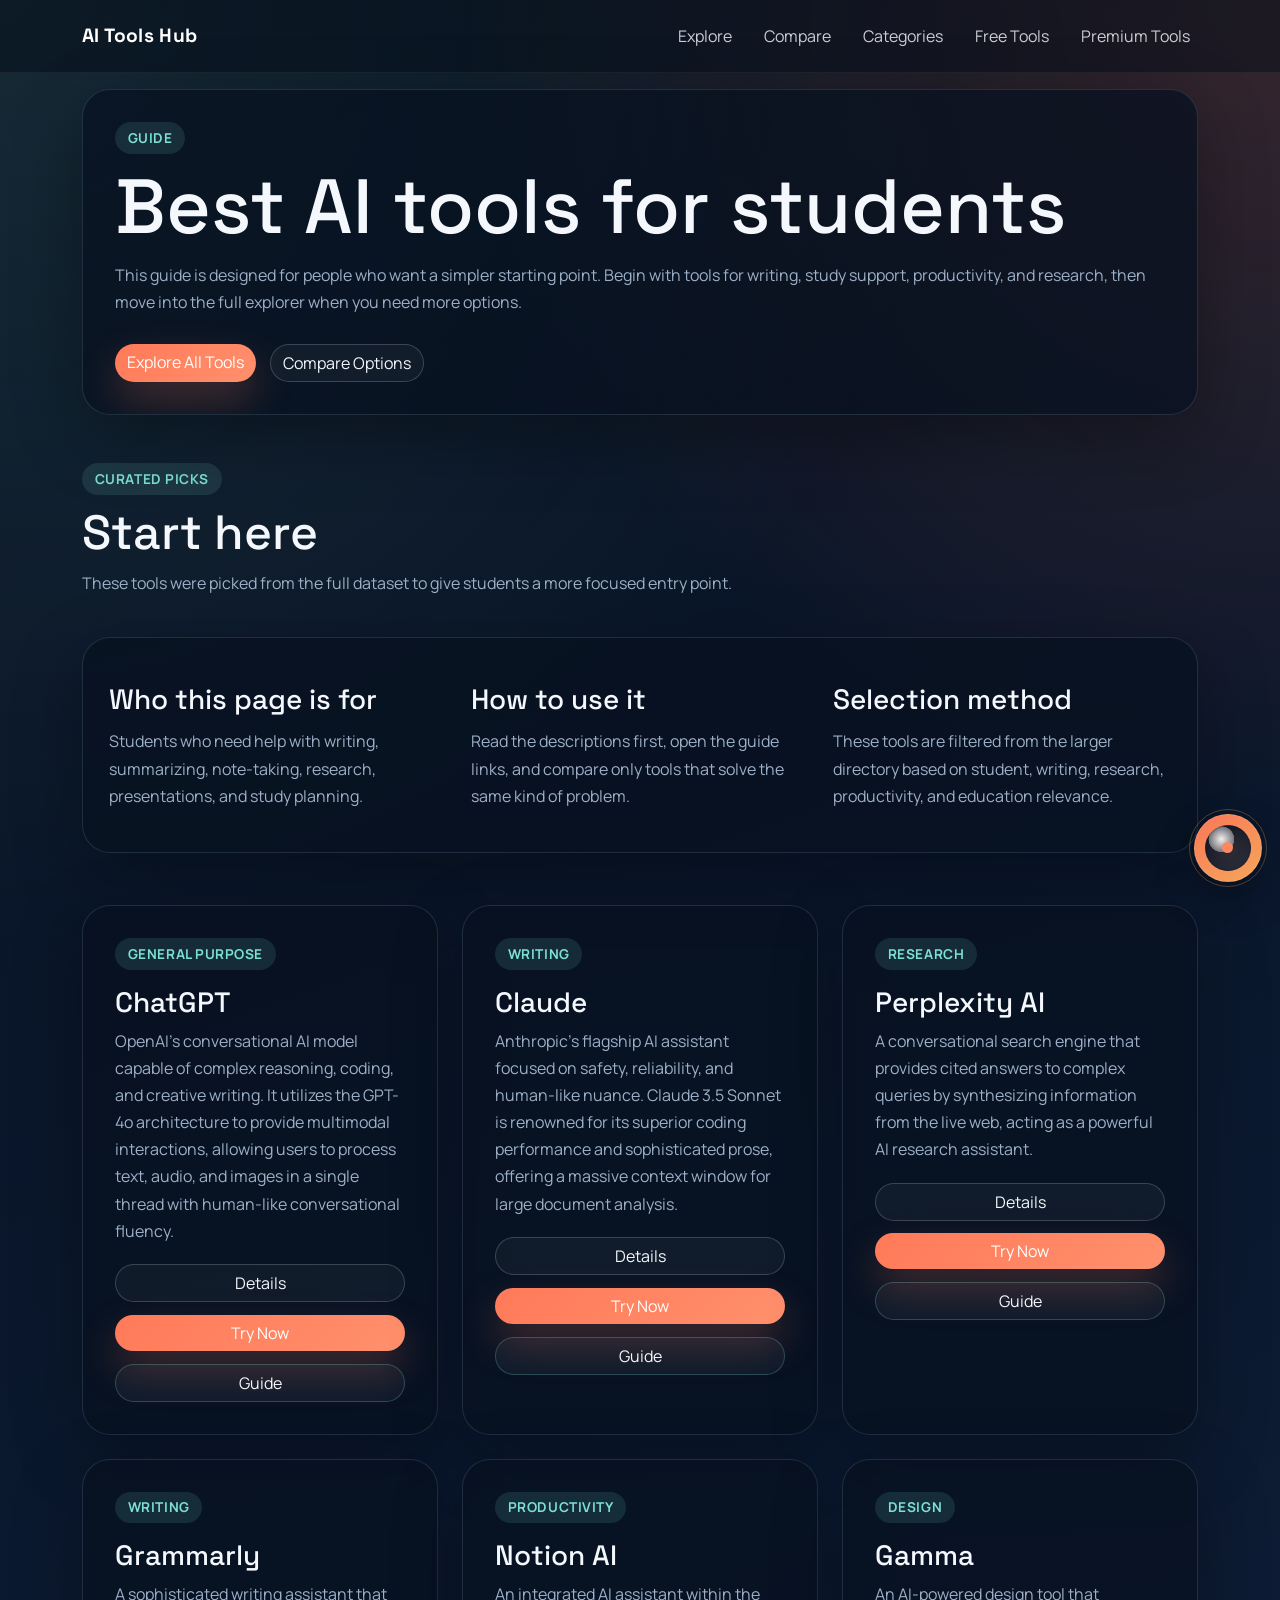
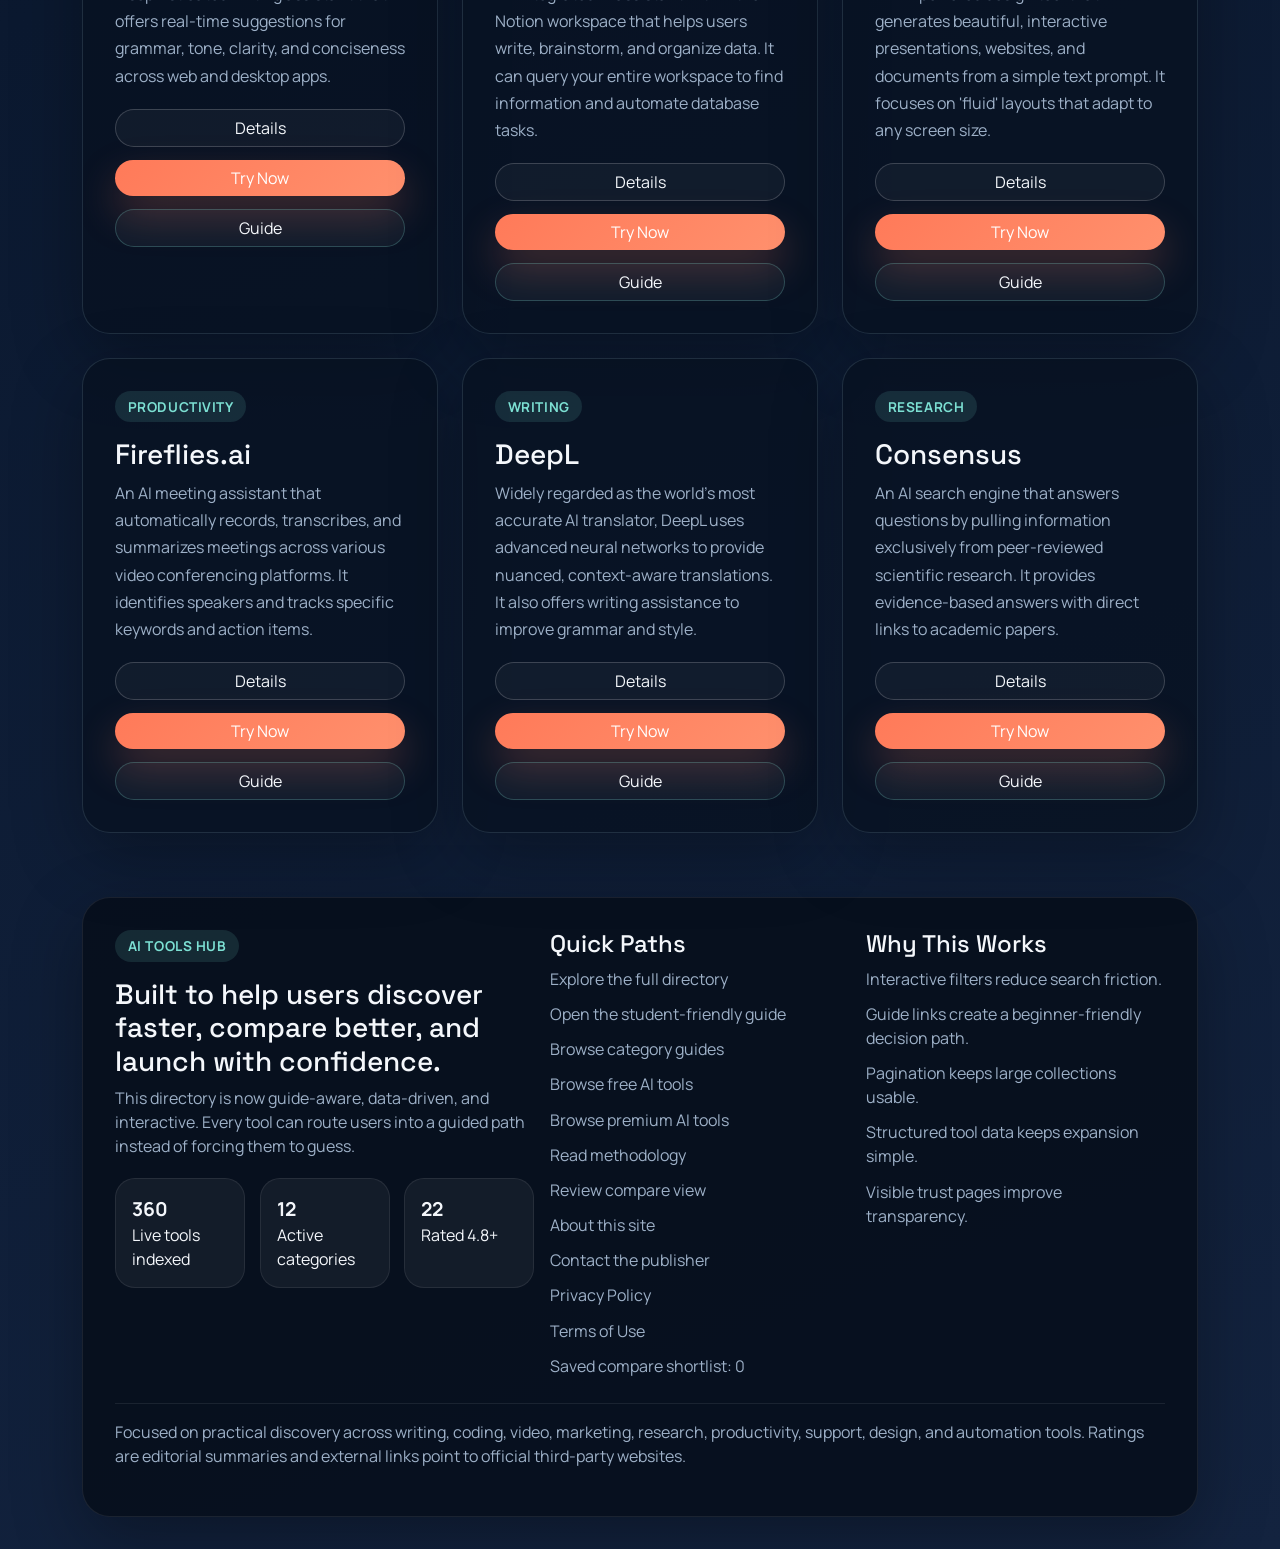
==== commit 205ae2b3: "feature/AI-129 : added free tools and premium tools and chatbot ai" ====
--- a/best-ai-tools-for-students.html
+++ b/best-ai-tools-for-students.html
@@ -19,6 +19,9 @@
             <div class="navbar-nav ms-auto flex-row gap-3">
                 <a class="nav-link" href="index.html#toolExplorer">Explore</a>
                 <a class="nav-link" href="compare.html">Compare</a>
+                <a class="nav-link" href="guides.html">Categories</a>
+                <a class="nav-link" href="free-tools.html">Free Tools</a>
+                <a class="nav-link" href="premium-tools.html">Premium Tools</a>
             </div>
         </div>
     </nav>
--- a/css/style.css
+++ b/css/style.css
@@ -18,18 +18,21 @@
 
 html {
     scroll-behavior: smooth;
+    background-color: #08111f;
 }
 
 body {
     margin: 0;
     color: var(--text);
     font-family: "Manrope", sans-serif;
+    background-color: #08111f;
     background:
         radial-gradient(circle at top left, rgba(124, 224, 211, 0.12), transparent 28%),
         radial-gradient(circle at top right, rgba(255, 122, 89, 0.18), transparent 24%),
         linear-gradient(160deg, #08111f 0%, #0b1930 45%, #13233f 100%);
     min-height: 100vh;
     cursor: default;
+    overflow-x: hidden;
 }
 
 body::before {
@@ -40,7 +43,7 @@
         linear-gradient(rgba(255, 255, 255, 0.03) 1px, transparent 1px),
         linear-gradient(90deg, rgba(255, 255, 255, 0.03) 1px, transparent 1px);
     background-size: 48px 48px;
-    mask-image: linear-gradient(to bottom, rgba(0, 0, 0, 0.7), transparent 92%);
+    opacity: 0.45;
     pointer-events: none;
     z-index: -2;
 }
@@ -51,12 +54,7 @@
 }
 
 #particles {
-    position: fixed;
-    inset: 0;
-    width: 100%;
-    height: 100%;
-    z-index: -3;
-    opacity: 0.65;
+    display: none;
 }
 
 .page-shell {
@@ -66,7 +64,6 @@
 .site-nav {
     padding: 1rem 0;
     background: rgba(5, 13, 24, 0.5);
-    backdrop-filter: blur(14px);
     border-bottom: 1px solid rgba(255, 255, 255, 0.06);
 }
 
@@ -211,7 +208,6 @@
     background: var(--panel);
     border: 1px solid var(--stroke);
     border-radius: 28px;
-    backdrop-filter: blur(18px);
     box-shadow: var(--shadow);
 }
 
@@ -399,6 +395,17 @@
     margin: 1rem 0 1.2rem;
 }
 
+.pricing-pill {
+    display: inline-flex;
+    align-items: center;
+    gap: 0.35rem;
+    padding: 0.45rem 0.8rem;
+    border-radius: 999px;
+    background: rgba(124, 224, 211, 0.14);
+    color: #c8fff7;
+    font-size: 0.9rem;
+}
+
 .rating-pill {
     display: inline-flex;
     align-items: center;
@@ -481,6 +488,64 @@
     margin-top: 1rem;
 }
 
+.free-banner {
+    display: flex;
+    align-items: center;
+    justify-content: space-between;
+    gap: 1rem;
+    padding: 1.8rem 2rem;
+    background: linear-gradient(135deg, rgba(124, 224, 211, 0.18), rgba(255, 122, 89, 0.12));
+    border: 1px solid rgba(124, 224, 211, 0.2);
+    border-radius: 28px;
+    box-shadow: var(--shadow);
+}
+
+.premium-section {
+    padding-bottom: 4rem;
+}
+
+.premium-hero {
+    display: grid;
+    grid-template-columns: 1.2fr 0.8fr;
+    gap: 1.4rem;
+}
+
+.premium-copy,
+.premium-callout,
+.premium-controls {
+    padding: 2rem;
+    border-radius: 28px;
+    border: 1px solid rgba(255, 255, 255, 0.08);
+    box-shadow: var(--shadow);
+}
+
+.premium-copy {
+    background:
+        radial-gradient(circle at top right, rgba(255, 210, 122, 0.16), transparent 35%),
+        linear-gradient(160deg, rgba(34, 27, 52, 0.95), rgba(12, 18, 32, 0.96));
+}
+
+.premium-callout {
+    background:
+        linear-gradient(180deg, rgba(22, 29, 46, 0.96), rgba(9, 15, 28, 0.94));
+}
+
+.premium-controls {
+    background: linear-gradient(180deg, rgba(18, 22, 36, 0.95), rgba(9, 15, 28, 0.95));
+    margin-bottom: 1.5rem;
+}
+
+.premium-pill {
+    background: rgba(255, 210, 122, 0.16);
+    color: #ffe2a4;
+}
+
+.premium-card {
+    background:
+        radial-gradient(circle at top right, rgba(255, 210, 122, 0.1), transparent 34%),
+        linear-gradient(180deg, rgba(15, 18, 31, 0.96), rgba(8, 13, 24, 0.98));
+}
+
 .page-hero {
     position: relative;
 }
@@ -582,6 +647,25 @@
     margin-top: 1.2rem;
 }
 
+.mini-copy {
+    font-size: 0.95rem;
+    color: var(--muted);
+}
+
+.category-guide-card p:last-of-type {
+    margin-bottom: 0;
+}
+
+.editorial-list {
+    margin: 0;
+    padding-left: 1.15rem;
+    color: var(--muted);
+}
+
+.editorial-list li + li {
+    margin-top: 0.7rem;
+}
+
 .policy-card h2,
 .editorial-panel h3,
 .contact-card h2 {
@@ -691,8 +775,437 @@
     color: var(--muted);
 }
 
+.site-chatbot {
+    position: fixed;
+    right: 1.15rem;
+    bottom: 1.15rem;
+    z-index: 60;
+    width: auto;
+}
+
+.chatbot-toggle {
+    position: relative;
+    display: grid;
+    place-items: center;
+    width: 68px;
+    height: 68px;
+    padding: 0;
+    border: 1px solid rgba(255, 255, 255, 0.1);
+    border-radius: 999px;
+    background: linear-gradient(145deg, rgba(255, 122, 89, 0.98), rgba(255, 173, 92, 0.96));
+    color: #08111f;
+    box-shadow: 0 18px 40px rgba(0, 0, 0, 0.28);
+    transition: transform 0.2s ease, box-shadow 0.2s ease;
+}
+
+.chatbot-toggle:hover {
+    transform: translateY(-2px) scale(1.01);
+    box-shadow: 0 24px 46px rgba(0, 0, 0, 0.34);
+}
+
+.chatbot-toggle-orb {
+    position: relative;
+    display: grid;
+    place-items: center;
+    width: 46px;
+    height: 46px;
+    border-radius: 999px;
+    background:
+        radial-gradient(circle at 35% 30%, rgba(255, 255, 255, 0.95), rgba(255, 255, 255, 0.38) 30%, transparent 31%),
+        linear-gradient(145deg, rgba(8, 17, 31, 0.96), rgba(23, 37, 58, 0.92));
+    border: 1px solid rgba(8, 17, 31, 0.22);
+}
+
+.chatbot-toggle-dot {
+    width: 11px;
+    height: 11px;
+    border-radius: 999px;
+    background: #ff875f;
+    box-shadow: 0 0 18px rgba(255, 135, 95, 0.45);
+}
+
+.chatbot-toggle-pulse {
+    position: absolute;
+    inset: -6px;
+    border-radius: 999px;
+    border: 1px solid rgba(255, 173, 92, 0.28);
+    animation: chatbotPulse 2.2s ease-out infinite;
+}
+
+.chatbot-toggle-tooltip {
+    position: absolute;
+    right: calc(100% + 0.75rem);
+    top: 50%;
+    transform: translateY(-50%);
+    padding: 0.55rem 0.75rem;
+    border-radius: 999px;
+    background: rgba(8, 14, 25, 0.96);
+    border: 1px solid rgba(255, 255, 255, 0.08);
+    color: var(--text);
+    font-size: 0.78rem;
+    font-weight: 700;
+    white-space: nowrap;
+    opacity: 0;
+    pointer-events: none;
+    transition: opacity 0.2s ease, transform 0.2s ease;
+}
+
+.chatbot-toggle:hover .chatbot-toggle-tooltip,
+.site-chatbot:not(.is-collapsed) .chatbot-toggle-tooltip {
+    opacity: 1;
+    transform: translateY(-50%) translateX(-4px);
+}
+
+.chatbot-panel {
+    position: absolute;
+    right: 0;
+    bottom: calc(100% + 0.9rem);
+    width: min(420px, calc(100vw - 1.5rem));
+    padding: 0.95rem;
+    border-radius: 28px;
+    border: 1px solid rgba(255, 255, 255, 0.08);
+    background:
+        radial-gradient(circle at top right, rgba(255, 122, 89, 0.14), transparent 35%),
+        linear-gradient(180deg, rgba(8, 14, 25, 0.99), rgba(5, 10, 19, 0.98));
+    box-shadow: 0 28px 60px rgba(0, 0, 0, 0.38);
+}
+
+.site-chatbot.is-collapsed .chatbot-panel {
+    display: none;
+}
+
+.chatbot-header {
+    display: flex;
+    justify-content: space-between;
+    gap: 1rem;
+    align-items: start;
+}
+
+.chatbot-header-copy {
+    display: grid;
+    gap: 0.25rem;
+}
+
+.chatbot-header span {
+    display: block;
+    color: var(--muted);
+    font-size: 0.9rem;
+}
+
+.chatbot-header strong {
+    font-family: "Space Grotesk", sans-serif;
+    font-size: 1.05rem;
+}
+
+.chatbot-header-status {
+    display: inline-flex;
+    align-items: center;
+    gap: 0.45rem;
+    width: fit-content;
+    padding: 0.3rem 0.65rem;
+    border-radius: 999px;
+    background: rgba(255, 255, 255, 0.05);
+    border: 1px solid rgba(255, 255, 255, 0.08);
+    text-transform: uppercase;
+    letter-spacing: 0.12em;
+    font-size: 0.68rem;
+}
+
+.chatbot-header-status::before {
+    content: "";
+    width: 0.45rem;
+    height: 0.45rem;
+    border-radius: 999px;
+    background: #5be38d;
+    box-shadow: 0 0 12px rgba(91, 227, 141, 0.45);
+}
+
+.chatbot-close {
+    width: 36px;
+    height: 36px;
+    border: none;
+    border-radius: 999px;
+    background: rgba(255, 255, 255, 0.08);
+    color: var(--text);
+    font-size: 1.1rem;
+}
+
+.chatbot-topics {
+    display: flex;
+    flex-wrap: wrap;
+    gap: 0.5rem;
+    margin-top: 0.8rem;
+}
+
+.chatbot-topics span {
+    padding: 0.45rem 0.7rem;
+    border-radius: 999px;
+    background: rgba(255, 255, 255, 0.04);
+    border: 1px solid rgba(255, 255, 255, 0.07);
+    color: var(--muted);
+    font-size: 0.76rem;
+}
+
+.chatbot-messages-wrap {
+    position: relative;
+}
+
+.chatbot-messages {
+    max-height: 390px;
+    overflow-y: auto;
+    display: grid;
+    gap: 0.9rem;
+    margin-top: 1rem;
+    padding-right: 0.35rem;
+    scrollbar-width: thin;
+    scrollbar-color: rgba(255, 122, 89, 0.55) rgba(255, 255, 255, 0.06);
+}
+
+.chatbot-messages::-webkit-scrollbar {
+    width: 10px;
+}
+
+.chatbot-messages::-webkit-scrollbar-track {
+    background: rgba(255, 255, 255, 0.05);
+    border-radius: 999px;
+}
+
+.chatbot-messages::-webkit-scrollbar-thumb {
+    background: linear-gradient(180deg, rgba(255, 122, 89, 0.78), rgba(255, 173, 92, 0.72));
+    border-radius: 999px;
+    border: 2px solid rgba(8, 14, 25, 0.9);
+}
+
+.chatbot-messages::-webkit-scrollbar-thumb:hover {
+    background: linear-gradient(180deg, rgba(255, 122, 89, 0.95), rgba(255, 173, 92, 0.88));
+}
+
+.chatbot-scroll-btn {
+    position: absolute;
+    right: 0.5rem;
+    bottom: 0.75rem;
+    width: 38px;
+    height: 38px;
+    display: grid;
+    place-items: center;
+    border: 1px solid rgba(255, 255, 255, 0.1);
+    border-radius: 999px;
+    background: rgba(8, 14, 25, 0.92);
+    color: var(--text);
+    font-size: 1rem;
+    box-shadow: 0 12px 24px rgba(0, 0, 0, 0.28);
+    opacity: 0;
+    transform: translateY(8px);
+    pointer-events: none;
+    transition: opacity 0.2s ease, transform 0.2s ease, background 0.2s ease;
+}
+
+.chatbot-scroll-btn.is-visible {
+    opacity: 1;
+    transform: translateY(0);
+    pointer-events: auto;
+}
+
+.chatbot-scroll-btn:hover {
+    background: rgba(255, 122, 89, 0.18);
+}
+
+.chatbot-message {
+    padding: 0.9rem 0.95rem;
+    border-radius: 22px;
+    line-height: 1.6;
+    font-size: 0.95rem;
+}
+
+.chatbot-message a {
+    color: var(--secondary);
+    text-decoration: underline;
+}
+
+.chatbot-bot {
+    background: rgba(255, 255, 255, 0.045);
+    border: 1px solid rgba(255, 255, 255, 0.08);
+    color: var(--text);
+}
+
+.chatbot-user {
+    background: rgba(255, 122, 89, 0.14);
+    border: 1px solid rgba(255, 122, 89, 0.16);
+    color: #ffe7dd;
+}
+
+.chatbot-prompts {
+    display: flex;
+    flex-wrap: wrap;
+    gap: 0.55rem;
+    margin-top: 0.9rem;
+}
+
+.chatbot-chip {
+    padding: 0.55rem 0.8rem;
+    border-radius: 999px;
+    border: 1px solid rgba(255, 255, 255, 0.1);
+    background: rgba(255, 255, 255, 0.045);
+    color: var(--text);
+    font-size: 0.88rem;
+    transition: transform 0.2s ease, background 0.2s ease, border-color 0.2s ease;
+}
+
+.chatbot-chip:hover {
+    transform: translateY(-1px);
+    background: rgba(255, 122, 89, 0.12);
+    border-color: rgba(255, 122, 89, 0.26);
+}
+
+.chatbot-form {
+    display: grid;
+    grid-template-columns: 1fr auto;
+    gap: 0.75rem;
+    margin-top: 0.9rem;
+}
+
+.chatbot-input {
+    min-width: 0;
+}
+
+.chatbot-submit {
+    min-width: 108px;
+}
+
+.chatbot-analysis {
+    display: grid;
+    gap: 0.55rem;
+}
+
+.chatbot-section-label {
+    display: inline-flex;
+    width: fit-content;
+    padding: 0.3rem 0.65rem;
+    border-radius: 999px;
+    background: rgba(255, 122, 89, 0.12);
+    border: 1px solid rgba(255, 122, 89, 0.18);
+    color: #ffd8c7;
+    font-size: 0.72rem;
+    text-transform: uppercase;
+    letter-spacing: 0.12em;
+}
+
+.chatbot-inline-actions,
+.chatbot-tool-actions,
+.chatbot-suggestion-row {
+    display: flex;
+    flex-wrap: wrap;
+    gap: 0.55rem;
+}
+
+.chatbot-inline-actions a,
+.chatbot-tool-actions a {
+    display: inline-flex;
+    align-items: center;
+    justify-content: center;
+    padding: 0.55rem 0.8rem;
+    border-radius: 999px;
+    background: rgba(255, 255, 255, 0.05);
+    border: 1px solid rgba(255, 255, 255, 0.08);
+    text-decoration: none;
+    color: var(--text);
+    font-size: 0.84rem;
+}
+
+.chatbot-tool-grid {
+    display: grid;
+    gap: 0.85rem;
+    margin-top: 0.9rem;
+}
+
+.chatbot-tool-card {
+    padding: 0.9rem;
+    border-radius: 20px;
+    background: rgba(255, 255, 255, 0.03);
+    border: 1px solid rgba(255, 255, 255, 0.08);
+}
+
+@keyframes chatbotPulse {
+    0% {
+        opacity: 0.75;
+        transform: scale(0.94);
+    }
+    70% {
+        opacity: 0;
+        transform: scale(1.14);
+    }
+    100% {
+        opacity: 0;
+        transform: scale(1.14);
+    }
+}
+
+.chatbot-tool-head {
+    display: flex;
+    justify-content: space-between;
+    gap: 0.9rem;
+    align-items: start;
+}
+
+.chatbot-tool-head h4 {
+    margin: 0;
+    font-size: 1rem;
+}
+
+.chatbot-tool-head p,
+.chatbot-tool-copy,
+.chatbot-tool-feature {
+    margin: 0.35rem 0 0;
+    color: var(--muted);
+    font-size: 0.86rem;
+}
+
+.chatbot-tool-logo {
+    width: 44px;
+    height: 44px;
+    border-radius: 12px;
+    object-fit: cover;
+    background: rgba(255, 255, 255, 0.08);
+    border: 1px solid rgba(255, 255, 255, 0.08);
+}
+
+.chatbot-tool-meta {
+    display: flex;
+    flex-wrap: wrap;
+    gap: 0.45rem;
+    margin-top: 0.75rem;
+}
+
+.chatbot-mini-pill {
+    padding: 0.35rem 0.6rem;
+    border-radius: 999px;
+    background: rgba(255, 255, 255, 0.06);
+    border: 1px solid rgba(255, 255, 255, 0.08);
+    color: var(--text);
+    font-size: 0.74rem;
+}
+
+.chatbot-mini-pill.is-premium {
+    background: rgba(255, 184, 77, 0.14);
+    border-color: rgba(255, 184, 77, 0.25);
+    color: #ffd89f;
+}
+
+.chatbot-mini-pill.is-free {
+    background: rgba(91, 227, 141, 0.12);
+    border-color: rgba(91, 227, 141, 0.22);
+    color: #c9f7d8;
+}
+
+.chatbot-mini-pill.is-freemium {
+    background: rgba(99, 169, 255, 0.12);
+    border-color: rgba(99, 169, 255, 0.22);
+    color: #d5e6ff;
+}
+
 @media (max-width: 991px) {
     .hero-stats,
+    .premium-hero,
     .detail-grid,
     .footer-grid,
     .footer-meta,
@@ -702,6 +1215,7 @@
 
     .section-heading,
     .guide-banner,
+    .free-banner,
     .toolbar,
     .detail-top {
         flex-direction: column;
@@ -731,4 +1245,43 @@
     .tool-actions .btn {
         width: 100%;
     }
-}
+
+    .site-chatbot {
+        right: 0.75rem;
+        bottom: 0.75rem;
+    }
+
+    .chatbot-panel {
+        width: min(400px, calc(100vw - 1.5rem));
+    }
+
+    .chatbot-form {
+        grid-template-columns: 1fr;
+    }
+
+    .chatbot-tool-head {
+        flex-direction: column;
+    }
+}
+
+@media (max-width: 575px) {
+    .chatbot-toggle {
+        width: 62px;
+        height: 62px;
+    }
+
+    .chatbot-toggle-tooltip {
+        display: none;
+    }
+
+    .chatbot-panel {
+        right: -0.1rem;
+        bottom: calc(100% + 0.75rem);
+        width: min(360px, calc(100vw - 1rem));
+        max-height: calc(100vh - 5.5rem);
+    }
+
+    .chatbot-messages {
+        max-height: 340px;
+    }
+}
